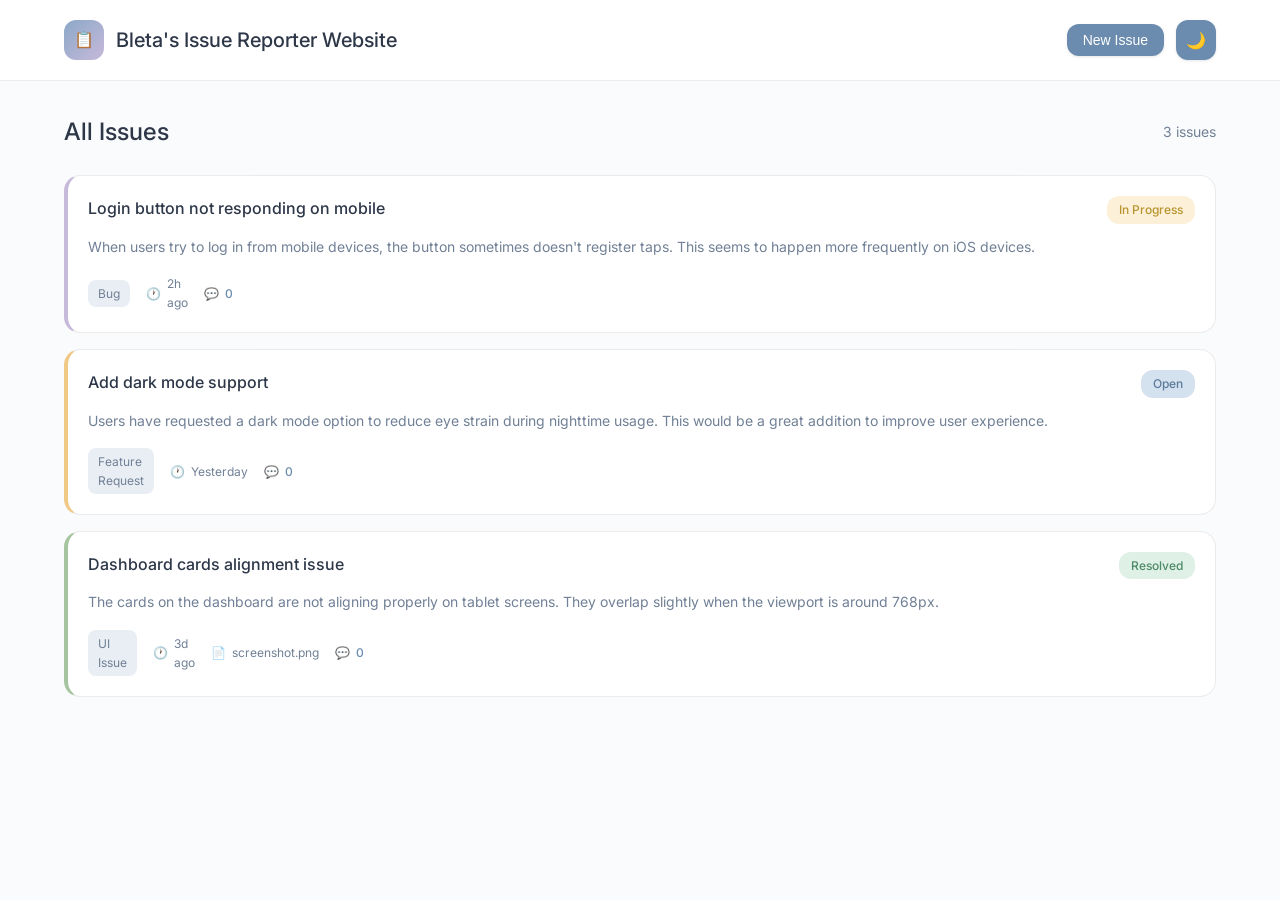
==== index.html @ 40bf7515 "v1" ====
<!DOCTYPE html>
<html lang="en">
<head>
    <meta charset="UTF-8">
    <meta name="viewport" content="width=device-width, initial-scale=1.0">
    <title>Bleta's Issue Reporter Website</title>
    <link href="https://fonts.googleapis.com/css2?family=Inter:wght@300;400;500;600;700&display=swap" rel="stylesheet">
    <link rel="stylesheet" href="styles.css">
</head>
<body>
    <!-- Header -->
    <header>
        <div class="container">
            <div class="header-content">
                <div class="header-left">
                    <div class="logo">📋</div>
                    <h1>Bleta's Issue Reporter Website</h1>
                </div>
                <div class="header-buttons">
                    <button class="btn-toggle" onclick="toggleForm()">
                        <span id="toggleText">New Issue</span>
                    </button>
                    <button class="btn-dark-mode" onclick="toggleDarkMode()" title="Toggle dark mode">
                        <span id="darkModeIcon">🌙</span>
                    </button>
                </div>
            </div>
        </div>
    </header>

    <!-- Main Content -->
    <main>
        <div class="container">
            <!-- Issue Submission Form -->
            <div class="form-card hidden" id="formCard">
                <h2>Submit an Issue</h2>
                <form id="issueForm" onsubmit="handleSubmit(event)">
                    <!-- Issue Title -->
                    <div class="form-group">
                        <label for="title">Issue Title</label>
                        <input 
                            type="text" 
                            id="title" 
                            placeholder="Brief description of the issue..."
                            required
                        >
                    </div>

                    <!-- Description -->
                    <div class="form-group">
                        <label for="description">Description</label>
                        <textarea 
                            id="description" 
                            placeholder="Provide more details about the issue..."
                            required
                        ></textarea>
                    </div>

                    <!-- Category and File Upload Row -->
                    <div class="form-row">
                        <!-- Category -->
                        <div class="form-group">
                            <label for="category">Category</label>
                            <select id="category">
                                <option value="Bug">Bug</option>
                                <option value="Feature Request">Feature Request</option>
                                <option value="UI Issue">UI Issue</option>
                                <option value="Other">Other</option>
                            </select>
                        </div>

                        <!-- File Upload -->
                        <div class="form-group">
                            <label for="file">Attachment <span class="optional">(optional)</span></label>
                            <div class="file-upload-wrapper">
                                <input type="file" id="file" onchange="handleFileChange(event)">
                                <label for="file" class="file-upload-label">
                                    <span>📎</span>
                                    <span id="fileLabel">Upload file</span>
                                </label>
                            </div>
                        </div>
                    </div>

                    <!-- Priority Selector -->
                    <div class="form-group">
                        <label>Priority</label>
                        <div class="priority-selector">
                            <button 
                                type="button" 
                                class="priority-btn low" 
                                onclick="setPriority('low')"
                            >
                                Low
                            </button>
                            <button 
                                type="button" 
                                class="priority-btn medium active" 
                                onclick="setPriority('medium')"
                            >
                                Medium
                            </button>
                            <button 
                                type="button" 
                                class="priority-btn high" 
                                onclick="setPriority('high')"
                            >
                                High
                            </button>
                        </div>
                    </div>

                    <!-- Submit Button -->
                    <button type="submit" class="btn-submit">
                        <span>✉️</span>
                        <span>Submit Issue</span>
                    </button>
                </form>
            </div>

            <!-- Issues List -->
            <div>
                <div class="issues-header">
                    <h2>All Issues</h2>
                    <span class="issue-count" id="issueCount">0 issues</span>
                </div>
                <div class="issues-list" id="issuesList">
                    <!-- Issues will be dynamically added here!! :D -->
                </div>
            </div>
        </div>
    </main>
    <script src="script.js"></script>
</body>
</html>
---- styles.css ----
/* Dizajni */
* {
            margin: 0;
            padding: 0;
            box-sizing: border-box;
        }

        :root {
            --background: #fafbfc;
            --foreground: #2d3748;
            --card: #ffffff;
            --card-foreground: #2d3748;
            --primary: #6b8cae;
            --primary-foreground: #ffffff;
            --muted: #e8eef3;
            --muted-foreground: #718096;
            --border: rgba(0, 0, 0, 0.08);
            --input-background: #f7f9fb;
            --radius: 0.75rem;
            
            --color-sage: #a7c4a0;
            --color-sage-light: #d6e8d4;
            --color-lavender: #c7b9da;
            --color-lavender-light: #e6e0f0;
            --color-blue-soft: #8ba8c7;
            --color-blue-light: #d4e1ef;
            --color-warning: #f0c987;
            --color-warning-light: #fcf0d8;
            --color-success: #9dc7b0;
            --color-success-light: #dff0e6;
        }

        body.dark-mode {
            --background: #1a1a1a;
            --foreground: #e0e0e0;
            --card: #2d2d2d;
            --card-foreground: #e0e0e0;
            --primary: #7a9ec5;
            --primary-foreground: #ffffff;
            --muted: #3a3a3a;
            --muted-foreground: #a0a0a0;
            --border: rgba(255, 255, 255, 0.1);
            --input-background: #333333;
            
            --color-sage: #7aa386;
            --color-sage-light: #1f3a1a;
            --color-lavender: #8b7ca3;
            --color-lavender-light: #2a1f3a;
            --color-blue-soft: #5a7a9a;
            --color-blue-light: #1a2a3a;
            --color-warning: #c5a850;
            --color-warning-light: #3a2f1a;
            --color-success: #6fa084;
            --color-success-light: #1a3a2a;
        }

        body {
            font-family: 'Inter', -apple-system, BlinkMacSystemFont, 'Segoe UI', 'Roboto', 'Oxygen', 'Ubuntu', 'Cantarell', sans-serif;
            background-color: var(--background);
            color: var(--foreground);
            line-height: 1.6;
            font-size: 16px;
        }

        .container {
            max-width: 1200px;
            margin: 0 auto;
            padding: 0 24px;
        }

        header {
            background-color: rgba(255, 255, 255, 0.95);
            border-bottom: 1px solid var(--border);
            position: sticky;
            top: 0;
            z-index: 100;
            backdrop-filter: blur(8px);
        }

        body.dark-mode header {
            background-color: rgba(45, 45, 45, 0.95);
        }

        .header-content {
            display: flex;
            align-items: center;
            justify-content: space-between;
            padding: 20px 0;
        }

        .header-left {
            display: flex;
            align-items: center;
            gap: 12px;
        }

        .header-buttons {
            display: flex;
            align-items: center;
            gap: 12px;
        }

        .logo {
            width: 40px;
            height: 40px;
            border-radius: 12px;
            background: linear-gradient(135deg, var(--color-blue-soft), var(--color-lavender));
            display: flex;
            align-items: center;
            justify-content: center;
            color: white;
            font-weight: 600;
        }

        h1 {
            font-size: 20px;
            font-weight: 500;
            color: var(--foreground);
        }

        .btn-toggle {
            padding: 8px 16px;
            border-radius: 12px;
            background-color: var(--primary);
            color: var(--primary-foreground);
            border: none;
            cursor: pointer;
            font-weight: 500;
            font-size: 14px;
            transition: opacity 0.2s;
            box-shadow: 0 1px 3px rgba(0, 0, 0, 0.1);
        }

        .btn-toggle:hover {
            opacity: 0.9;
        }

        .btn-dark-mode {
            padding: 8px 12px;
            border-radius: 12px;
            background-color: var(--primary);
            color: var(--primary-foreground);
            border: none;
            cursor: pointer;
            font-weight: 500;
            font-size: 16px;
            transition: opacity 0.2s;
            box-shadow: 0 1px 3px rgba(0, 0, 0, 0.1);
            display: flex;
            align-items: center;
            justify-content: center;
            width: 40px;
            height: 40px;
        }

        .btn-dark-mode:hover {
            opacity: 0.9;
        }

        main {
            padding: 32px 0;
        }

        .form-card {
            background-color: var(--card);
            border-radius: 24px;
            box-shadow: 0 1px 3px rgba(0, 0, 0, 0.05);
            border: 1px solid var(--border);
            padding: 32px;
            margin-bottom: 40px;
            transition: all 0.3s ease;
        }

        .form-card.hidden {
            display: none;
        }

        .form-card h2 {
            font-size: 24px;
            font-weight: 500;
            margin-bottom: 24px;
            color: var(--card-foreground);
        }

        .form-group {
            margin-bottom: 24px;
        }

        .form-row {
            display: grid;
            grid-template-columns: 1fr 1fr;
            gap: 24px;
        }

        label {
            display: block;
            font-weight: 500;
            margin-bottom: 8px;
            color: var(--card-foreground);
            font-size: 14px;
        }

        input[type="text"],
        textarea,
        select {
            width: 100%;
            padding: 12px 16px;
            border-radius: 12px;
            background-color: var(--input-background);
            border: 1px solid var(--border);
            font-family: inherit;
            font-size: 14px;
            transition: all 0.2s;
            color: var(--foreground);
        }

        input[type="text"]:focus,
        textarea:focus,
        select:focus {
            outline: none;
            border-color: var(--primary);
            box-shadow: 0 0 0 3px rgba(107, 140, 174, 0.1);
        }

        textarea {
            resize: vertical;
            min-height: 120px;
        }

        select {
            cursor: pointer;
        }

        .file-upload-wrapper {
            position: relative;
        }

        .file-upload-label {
            display: flex;
            align-items: center;
            justify-content: center;
            gap: 8px;
            padding: 12px 16px;
            border-radius: 12px;
            background-color: var(--input-background);
            border: 1px solid var(--border);
            cursor: pointer;
            transition: all 0.2s;
            color: var(--muted-foreground);
            font-size: 14px;
        }

        .file-upload-label:hover {
            border-color: var(--primary);
        }

        input[type="file"] {
            display: none;
        }

        .priority-selector {
            display: flex;
            gap: 8px;
        }

        .priority-btn {
            flex: 1;
            padding: 10px 16px;
            border-radius: 12px;
            border: 2px solid var(--border);
            background-color: white;
            color: var(--muted-foreground);
            cursor: pointer;
            font-weight: 500;
            font-size: 14px;
            transition: all 0.2s;
        }

        .priority-btn:hover {
            border-color: var(--primary);
        }

        .priority-btn.active {
            color: white;
            border-color: transparent;
            box-shadow: 0 1px 3px rgba(0, 0, 0, 0.1);
        }

        .priority-btn.low.active {
            background-color: var(--color-sage);
        }

        .priority-btn.medium.active {
            background-color: var(--color-warning);
        }

        .priority-btn.high.active {
            background-color: var(--color-lavender);
        }

        .btn-submit {
            width: 100%;
            display: flex;
            align-items: center;
            justify-content: center;
            gap: 8px;
            padding: 14px 24px;
            background-color: var(--primary);
            color: var(--primary-foreground);
            border: none;
            border-radius: 12px;
            font-weight: 500;
            font-size: 14px;
            cursor: pointer;
            transition: all 0.2s;
            box-shadow: 0 1px 3px rgba(0, 0, 0, 0.1);
        }

        .btn-submit:hover {
            opacity: 0.9;
        }

        .issues-header {
            display: flex;
            align-items: center;
            justify-content: space-between;
            margin-bottom: 24px;
        }

        .issues-header h2 {
            font-size: 24px;
            font-weight: 500;
            color: var(--foreground);
        }

        .issue-count {
            font-size: 14px;
            color: var(--muted-foreground);
        }

        .issues-list {
            display: flex;
            flex-direction: column;
            gap: 16px;
        }

        .issue-card {
            background-color: var(--card);
            border-radius: 16px;
            padding: 20px;
            border: 1px solid var(--border);
            border-left: 4px solid;
            transition: all 0.2s;
        }

        .issue-card.expanded {
            box-shadow: 0 4px 12px rgba(0, 0, 0, 0.08);
        }

        .issue-card:hover {
            box-shadow: 0 4px 12px rgba(0, 0, 0, 0.08);
        }

        .issue-main {
            display: flex;
            flex-direction: column;
        }

        .issue-card.low {
            border-left-color: var(--color-sage);
        }

        .issue-card.medium {
            border-left-color: var(--color-warning);
        }

        .issue-card.high {
            border-left-color: var(--color-lavender);
        }

        .issue-header {
            display: flex;
            align-items: flex-start;
            justify-content: space-between;
            gap: 16px;
            margin-bottom: 12px;
        }

        .issue-title {
            flex: 1;
            font-size: 16px;
            font-weight: 500;
            color: var(--card-foreground);
        }

        .status-badge {
            display: inline-flex;
            align-items: center;
            padding: 4px 12px;
            border-radius: 12px;
            font-size: 12px;
            font-weight: 500;
            white-space: nowrap;
        }

        .status-badge.open {
            background-color: var(--color-blue-light);
            color: #5a7a9a;
        }

        .status-badge.in-progress {
            background-color: var(--color-warning-light);
            color: #b8942e;
        }

        .status-badge.resolved {
            background-color: var(--color-success-light);
            color: #4d8a66;
        }

        .issue-description {
            color: var(--muted-foreground);
            font-size: 14px;
            margin-bottom: 16px;
            display: -webkit-box;
            -webkit-line-clamp: 2;
            line-clamp: 2;
            -webkit-box-orient: vertical;
            overflow: hidden;
        }

        .issue-footer {
            display: flex;
            align-items: center;
            justify-content: space-between;
        }

        .issue-meta {
            display: flex;
            align-items: center;
            gap: 16px;
            font-size: 12px;
            color: var(--muted-foreground);
        }

        .meta-tag {
            padding: 4px 10px;
            background-color: var(--muted);
            border-radius: 8px;
        }

        .meta-item {
            display: flex;
            align-items: center;
            gap: 6px;
        }

        .status-dropdown {
            font-size: 12px;
            padding: 4px 8px;
            border-radius: 8px;
            border: 1px solid var(--border);
            background-color: var(--card);
            color: var(--muted-foreground);
            cursor: pointer;
            transition: all 0.2s;
            opacity: 0;
        }

        .issue-card:hover .status-dropdown {
            opacity: 1;
        }

        .status-dropdown:hover {
            border-color: var(--primary);
        }

        /* Comments Section Styles */
        .comments-section {
            margin-top: 24px;
            padding-top: 20px;
            border-top: 1px solid var(--border);
        }

        .comments-header {
            margin-bottom: 16px;
        }

        .comments-header h4 {
            font-size: 14px;
            font-weight: 600;
            color: var(--card-foreground);
            display: flex;
            align-items: center;
            gap: 8px;
        }

        .comment-count {
            display: inline-flex;
            align-items: center;
            justify-content: center;
            width: 24px;
            height: 24px;
            background-color: var(--muted);
            border-radius: 6px;
            font-size: 12px;
            font-weight: 600;
            color: var(--muted-foreground);
        }

        .comments-list {
            display: flex;
            flex-direction: column;
            gap: 12px;
            margin-bottom: 16px;
            max-height: 300px;
            overflow-y: auto;
        }

        .no-comments {
            font-size: 13px;
            color: var(--muted-foreground);
            font-style: italic;
            padding: 12px 0;
        }

        .comment {
            padding: 12px;
            background-color: var(--input-background);
            border-radius: 12px;
            border: 1px solid var(--border);
        }

        .comment-header {
            display: flex;
            justify-content: space-between;
            align-items: center;
            margin-bottom: 8px;
        }

        .comment-time {
            font-size: 12px;
            color: var(--muted-foreground);
        }

        .btn-delete-comment {
            background: none;
            border: none;
            color: var(--muted-foreground);
            cursor: pointer;
            font-size: 14px;
            padding: 4px;
            transition: all 0.2s;
            display: flex;
            align-items: center;
            justify-content: center;
            width: 20px;
            height: 20px;
        }

        .btn-delete-comment:hover {
            color: #d32f2f;
            background-color: rgba(211, 47, 47, 0.1);
            border-radius: 4px;
        }

        .comment-text {
            font-size: 13px;
            color: var(--card-foreground);
            line-height: 1.5;
            word-break: break-word;
        }

        .comment-form {
            display: flex;
            gap: 8px;
        }

        .comment-input {
            flex: 1;
            padding: 10px 12px;
            border-radius: 12px;
            background-color: var(--input-background);
            border: 1px solid var(--border);
            font-family: inherit;
            font-size: 13px;
            transition: all 0.2s;
            color: var(--foreground);
        }

        .comment-input:focus {
            outline: none;
            border-color: var(--primary);
            box-shadow: 0 0 0 3px rgba(107, 140, 174, 0.1);
        }

        .btn-comment {
            display: flex;
            align-items: center;
            gap: 6px;
            padding: 10px 14px;
            background-color: var(--primary);
            color: var(--primary-foreground);
            border: none;
            border-radius: 12px;
            font-weight: 500;
            font-size: 13px;
            cursor: pointer;
            transition: all 0.2s;
            white-space: nowrap;
        }

        .btn-comment:hover {
            opacity: 0.9;
        }

        .comment-indicator {
            font-weight: 500;
            color: var(--primary);
        }

        .empty-state {
            background-color: var(--card);
            border-radius: 16px;
            border: 1px solid var(--border);
            padding: 48px;
            text-align: center;
        }

        .empty-icon {
            width: 64px;
            height: 64px;
            margin: 0 auto 16px;
            border-radius: 50%;
            background-color: var(--muted);
            display: flex;
            align-items: center;
            justify-content: center;
            color: var(--muted-foreground);
        }

        .empty-state h3 {
            font-size: 18px;
            font-weight: 500;
            margin-bottom: 8px;
            color: var(--card-foreground);
        }

        .empty-state p {
            font-size: 14px;
            color: var(--muted-foreground);
        }

        .optional {
            color: var(--muted-foreground);
            font-weight: 400;
        }

        .icon {
            display: inline-block;
            width: 16px;
            height: 16px;
        }

        @media (max-width: 768px) {
            .form-row {
                grid-template-columns: 1fr;
            }

            .priority-selector {
                flex-direction: column;
            }

            .header-content {
                flex-direction: column;
                gap: 16px;
                align-items: flex-start;
            }

            .header-buttons {
                width: 100%;
            }

            .btn-toggle {
                flex: 1;
            }
        }
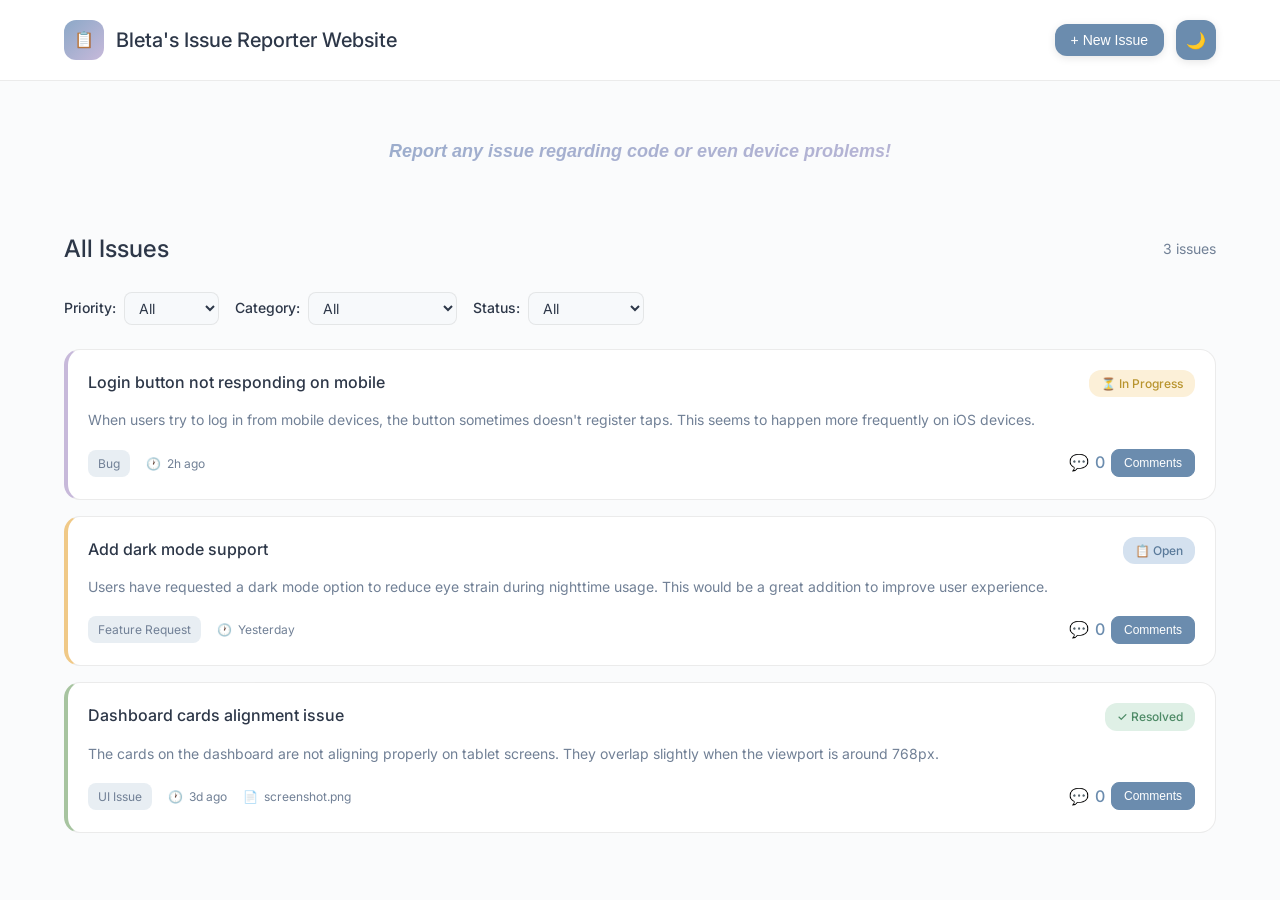
==== commit 3fef161a: "v2" ====
--- a/index.html
+++ b/index.html
@@ -1,3 +1,5 @@
+<!-- Welcome to my code! Feel free to explore through and maybe suggest any changes I should make.-->
+
 <!DOCTYPE html>
 <html lang="en">
 <head>
@@ -18,7 +20,7 @@
                 </div>
                 <div class="header-buttons">
                     <button class="btn-toggle" onclick="toggleForm()">
-                        <span id="toggleText">New Issue</span>
+                        <span id="toggleText"> + New Issue</span>
                     </button>
                     <button class="btn-dark-mode" onclick="toggleDarkMode()" title="Toggle dark mode">
                         <span id="darkModeIcon">🌙</span>
@@ -31,6 +33,10 @@
     <!-- Main Content -->
     <main>
         <div class="container">
+            <div class="hero-section">
+                <p class="hero-text">Report any issue regarding code or even device problems!</p>
+            </div>
+
             <!-- Issue Submission Form -->
             <div class="form-card hidden" id="formCard">
                 <h2>Submit an Issue</h2>
@@ -124,6 +130,39 @@
                     <h2>All Issues</h2>
                     <span class="issue-count" id="issueCount">0 issues</span>
                 </div>
+
+                <!-- Filters -->
+                <div class="filters-section">
+                    <div class="filter-group">
+                        <label for="filterPriority">Priority:</label>
+                        <select id="filterPriority" onchange="applyFilters()">
+                            <option value="">All</option>
+                            <option value="low">Low</option>
+                            <option value="medium">Medium</option>
+                            <option value="high">High</option>
+                        </select>
+                    </div>
+                    <div class="filter-group">
+                        <label for="filterCategory">Category:</label>
+                        <select id="filterCategory" onchange="applyFilters()">
+                            <option value="">All</option>
+                            <option value="Bug">Bug</option>
+                            <option value="Feature Request">Feature Request</option>
+                            <option value="UI Issue">UI Issue</option>
+                            <option value="Other">Other</option>
+                        </select>
+                    </div>
+                    <div class="filter-group">
+                        <label for="filterStatus">Status:</label>
+                        <select id="filterStatus" onchange="applyFilters()">
+                            <option value="">All</option>
+                            <option value="open">Open</option>
+                            <option value="in-progress">In Progress</option>
+                            <option value="resolved">Resolved</option>
+                        </select>
+                    </div>
+                </div>
+
                 <div class="issues-list" id="issuesList">
                     <!-- Issues will be dynamically added here!! :D -->
                 </div>
--- a/styles.css
+++ b/styles.css
@@ -127,12 +127,14 @@
             cursor: pointer;
             font-weight: 500;
             font-size: 14px;
-            transition: opacity 0.2s;
-            box-shadow: 0 1px 3px rgba(0, 0, 0, 0.1);
+            transition: all 0.3s cubic-bezier(0.4, 0, 0.2, 1);
+            box-shadow: 0 2px 8px rgba(0, 0, 0, 0.1);
         }
 
         .btn-toggle:hover {
-            opacity: 0.9;
+            opacity: 0.95;
+            box-shadow: 0 4px 16px rgba(0, 0, 0, 0.15);
+            transform: translateY(-1px);
         }
 
         .btn-dark-mode {
@@ -144,8 +146,8 @@
             cursor: pointer;
             font-weight: 500;
             font-size: 16px;
-            transition: opacity 0.2s;
-            box-shadow: 0 1px 3px rgba(0, 0, 0, 0.1);
+            transition: all 0.3s cubic-bezier(0.4, 0, 0.2, 1);
+            box-shadow: 0 2px 8px rgba(0, 0, 0, 0.1);
             display: flex;
             align-items: center;
             justify-content: center;
@@ -154,11 +156,34 @@
         }
 
         .btn-dark-mode:hover {
+            opacity: 0.95;
+            box-shadow: 0 4px 16px rgba(0, 0, 0, 0.15);
+            transform: translateY(-1px);
+        }
+
+        .btn-dark-mode:hover {
             opacity: 0.9;
         }
 
         main {
             padding: 32px 0;
+        }
+
+        .hero-section {
+            text-align: center;
+            margin-bottom: 40px;
+            padding: 24px 0;
+        }
+
+        .hero-text {
+            font-size: 18px;
+            font-weight: 600;
+            background: linear-gradient(135deg, var(--color-blue-soft), var(--color-lavender));
+            -webkit-background-clip: text;
+            -webkit-text-fill-color: transparent;
+            background-clip: text;
+            line-height: 1.6;
+            font-style: italic;
         }
 
         .form-card {
@@ -168,11 +193,17 @@
             border: 1px solid var(--border);
             padding: 32px;
             margin-bottom: 40px;
-            transition: all 0.3s ease;
+            transition: all 0.4s cubic-bezier(0.4, 0, 0.2, 1);
+            max-height: 2000px;
+            opacity: 1;
         }
 
         .form-card.hidden {
             display: none;
+            max-height: 0;
+            opacity: 0;
+            margin-bottom: 0;
+            padding: 0 32px;
         }
 
         .form-card h2 {
@@ -338,6 +369,48 @@
             color: var(--muted-foreground);
         }
 
+        .filters-section {
+            display: flex;
+            gap: 16px;
+            margin-bottom: 24px;
+            flex-wrap: wrap;
+            align-items: center;
+        }
+
+        .filter-group {
+            display: flex;
+            align-items: center;
+            gap: 8px;
+        }
+
+        .filter-group label {
+            display: inline;
+            font-size: 14px;
+            font-weight: 500;
+            color: var(--foreground);
+            margin: 0;
+        }
+
+        .filter-group select {
+            padding: 6px 10px;
+            border-radius: 8px;
+            border: 1px solid var(--border);
+            background-color: var(--input-background);
+            color: var(--foreground);
+            font-size: 14px;
+            cursor: pointer;
+            transition: all 0.2s;
+        }
+
+        .filter-group select:hover {
+            border-color: var(--primary);
+        }
+
+        .filter-group select:focus {
+            outline: none;
+            border-color: var(--primary);
+        }
+
         .issues-list {
             display: flex;
             flex-direction: column;
@@ -350,15 +423,16 @@
             padding: 20px;
             border: 1px solid var(--border);
             border-left: 4px solid;
-            transition: all 0.2s;
+            transition: all 0.3s cubic-bezier(0.4, 0, 0.2, 1);
         }
 
         .issue-card.expanded {
-            box-shadow: 0 4px 12px rgba(0, 0, 0, 0.08);
+            box-shadow: 0 8px 24px rgba(0, 0, 0, 0.12);
         }
 
         .issue-card:hover {
-            box-shadow: 0 4px 12px rgba(0, 0, 0, 0.08);
+            box-shadow: 0 8px 24px rgba(0, 0, 0, 0.12);
+            transform: translateY(-2px);
         }
 
         .issue-main {
@@ -455,9 +529,15 @@
             gap: 6px;
         }
 
+        .issue-controls {
+            display: flex;
+            align-items: center;
+            gap: 8px;
+        }
+
         .status-dropdown {
             font-size: 12px;
-            padding: 4px 8px;
+            padding: 6px 10px;
             border-radius: 8px;
             border: 1px solid var(--border);
             background-color: var(--card);
@@ -473,6 +553,22 @@
 
         .status-dropdown:hover {
             border-color: var(--primary);
+        }
+
+        .btn-toggle-comments {
+            font-size: 12px;
+            padding: 6px 12px;
+            border-radius: 8px;
+            background-color: var(--primary);
+            color: var(--primary-foreground);
+            border: 1px solid var(--primary);
+            cursor: pointer;
+            transition: all 0.2s;
+            font-weight: 500;
+        }
+
+        .btn-toggle-comments:hover {
+            opacity: 0.9;
         }
 
         /* Comments Section Styles */
@@ -480,6 +576,20 @@
             margin-top: 24px;
             padding-top: 20px;
             border-top: 1px solid var(--border);
+            animation: slideDown 0.3s cubic-bezier(0.4, 0, 0.2, 1);
+        }
+
+        @keyframes slideDown {
+            from {
+                opacity: 0;
+                max-height: 0;
+                overflow: hidden;
+            }
+            to {
+                opacity: 1;
+                max-height: 1000px;
+                overflow: visible;
+            }
         }
 
         .comments-header {
@@ -606,17 +716,97 @@
             font-weight: 500;
             font-size: 13px;
             cursor: pointer;
-            transition: all 0.2s;
+            transition: all 0.3s cubic-bezier(0.4, 0, 0.2, 1);
             white-space: nowrap;
+            box-shadow: 0 2px 6px rgba(0, 0, 0, 0.1);
         }
 
         .btn-comment:hover {
-            opacity: 0.9;
+            opacity: 0.95;
+            box-shadow: 0 4px 12px rgba(0, 0, 0, 0.15);
+            transform: translateY(-1px);
+        }
+
+        .btn-reply {
+            display: inline-block;
+            padding: 6px 10px;
+            background-color: transparent;
+            color: var(--primary);
+            border: 1px solid var(--primary);
+            border-radius: 8px;
+            font-size: 12px;
+            font-weight: 500;
+            cursor: pointer;
+            transition: all 0.3s cubic-bezier(0.4, 0, 0.2, 1);
+            margin-top: 8px;
+        }
+
+        .btn-reply:hover {
+            background-color: var(--primary);
+            color: var(--primary-foreground);
+            box-shadow: 0 2px 6px rgba(0, 0, 0, 0.1);
+        }
+
+        .replies-section {
+            margin-top: 12px;
+            padding-left: 16px;
+            border-left: 2px solid var(--muted);
+        }
+
+        .reply {
+            margin-bottom: 12px;
+            padding: 8px 12px;
+            background-color: rgba(107, 140, 174, 0.05);
+            border-radius: 8px;
+        }
+
+        .reply-header {
+            display: flex;
+            justify-content: space-between;
+            align-items: center;
+            margin-bottom: 4px;
+        }
+
+        .reply-time {
+            font-size: 12px;
+            color: var(--muted-foreground);
+        }
+
+        .reply-text {
+            font-size: 13px;
+            color: var(--card-foreground);
+            margin: 0;
+        }
+
+        .reply-form {
+            display: flex;
+            gap: 8px;
+            margin-top: 12px;
+            padding: 8px 0;
+        }
+
+        .reply-input {
+            flex: 1;
+            padding: 8px 12px;
+            border: 1px solid var(--border);
+            border-radius: 8px;
+            background-color: var(--input-background);
+            color: var(--foreground);
+            font-size: 13px;
+            transition: all 0.2s;
+        }
+
+        .reply-input:focus {
+            outline: none;
+            border-color: var(--primary);
         }
 
         .comment-indicator {
             font-weight: 500;
             color: var(--primary);
+            display: flex;
+            align-items: center;
+            gap: 6px;
         }
 
         .empty-state {
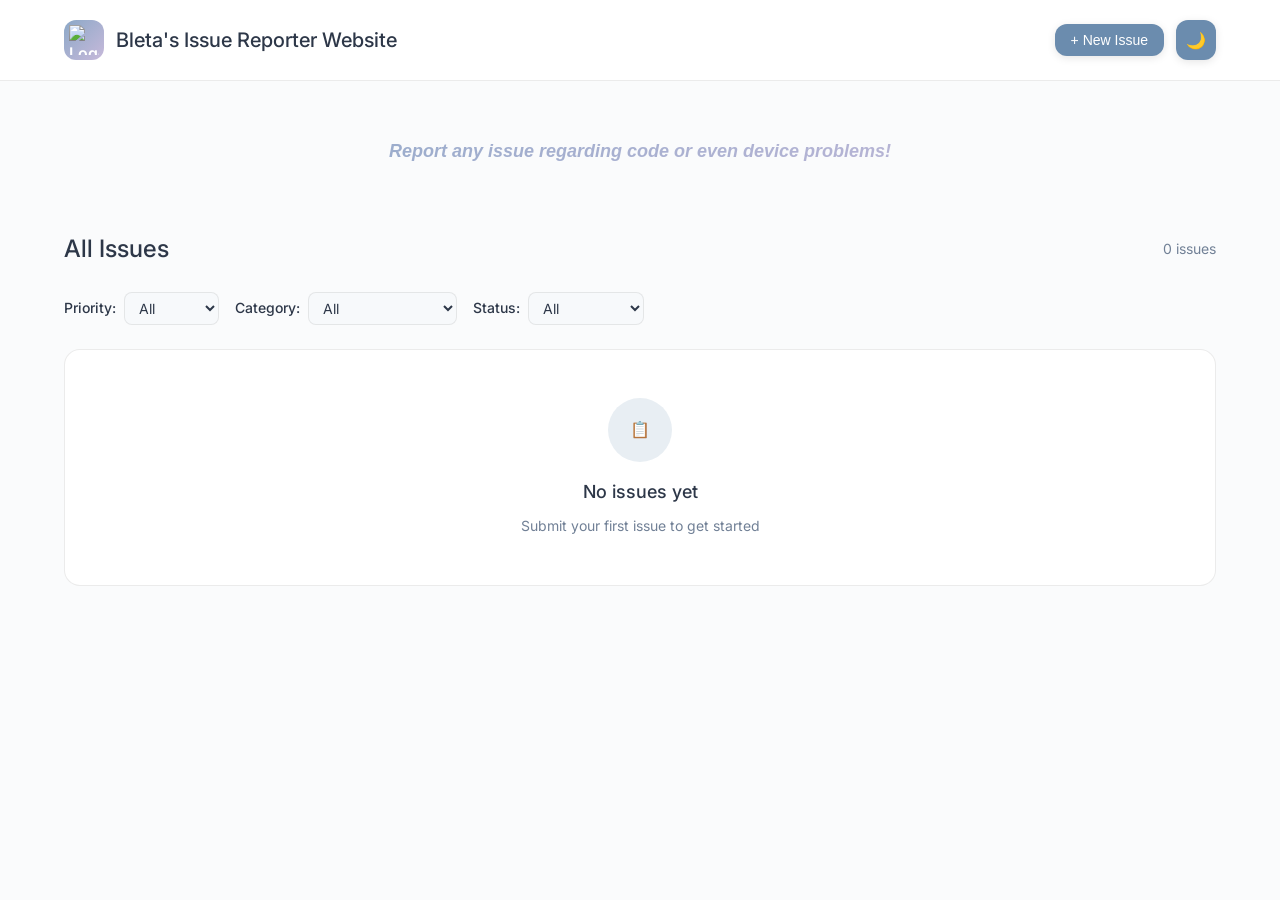
==== commit 078fb643: "v3" ====
--- a/index.html
+++ b/index.html
@@ -15,7 +15,9 @@
         <div class="container">
             <div class="header-content">
                 <div class="header-left">
-                    <div class="logo">📋</div>
+                    <div class="logo">
+                        <img src="https://png.pngtree.com/png-clipart/20250307/original/pngtree-dog-wearing-glasses-and-looking-smart-png-image_20595001.png" height = "30px" width = "30px" alt="Logo">
+                    </div>
                     <h1>Bleta's Issue Reporter Website</h1>
                 </div>
                 <div class="header-buttons">
--- a/styles.css
+++ b/styles.css
@@ -326,7 +326,7 @@
         }
 
         .priority-btn.high.active {
-            background-color: var(--color-lavender);
+            background-color: #e63946;
         }
 
         .btn-submit {
@@ -449,7 +449,7 @@
         }
 
         .issue-card.high {
-            border-left-color: var(--color-lavender);
+            border-left-color: #e63946;
         }
 
         .issue-header {
@@ -571,7 +571,6 @@
             opacity: 0.9;
         }
 
-        /* Comments Section Styles */
         .comments-section {
             margin-top: 24px;
             padding-top: 20px;
@@ -747,6 +746,26 @@
             box-shadow: 0 2px 6px rgba(0, 0, 0, 0.1);
         }
 
+        .btn-delete-issue {
+            display: inline-flex;
+            align-items: center;
+            gap: 4px;
+            padding: 6px 12px;
+            background-color: #e63946;
+            color: white;
+            border: none;
+            border-radius: 8px;
+            font-size: 12px;
+            font-weight: 500;
+            cursor: pointer;
+            transition: all 0.2s;
+        }
+
+        .btn-delete-issue:hover {
+            background-color: #d62828;
+            box-shadow: 0 2px 6px rgba(230, 57, 70, 0.3);
+        }
+
         .replies-section {
             margin-top: 12px;
             padding-left: 16px;
@@ -852,6 +871,111 @@
             height: 16px;
         }
 
+        .file-item {
+            cursor: pointer;
+        }
+
+        .file-link {
+            color: var(--primary);
+            text-decoration: underline;
+            transition: all 0.2s;
+        }
+
+        .file-item:hover .file-link {
+            opacity: 0.8;
+        }
+
+        .file-modal {
+            position: fixed;
+            top: 0;
+            left: 0;
+            right: 0;
+            bottom: 0;
+            background-color: rgba(0, 0, 0, 0.6);
+            display: flex;
+            align-items: center;
+            justify-content: center;
+            z-index: 1000;
+            padding: 20px;
+        }
+
+        .file-modal-content {
+            background-color: var(--card);
+            border-radius: 16px;
+            max-width: 800px;
+            max-height: 80vh;
+            width: 100%;
+            display: flex;
+            flex-direction: column;
+            box-shadow: 0 20px 60px rgba(0, 0, 0, 0.3);
+        }
+
+        .file-modal-header {
+            display: flex;
+            align-items: center;
+            justify-content: space-between;
+            padding: 20px;
+            border-bottom: 1px solid var(--border);
+        }
+
+        .file-modal-header h3 {
+            margin: 0;
+            color: var(--card-foreground);
+            font-size: 18px;
+            word-break: break-all;
+        }
+
+        .file-modal-close {
+            background: none;
+            border: none;
+            font-size: 24px;
+            color: var(--muted-foreground);
+            cursor: pointer;
+            padding: 0;
+            width: 32px;
+            height: 32px;
+            display: flex;
+            align-items: center;
+            justify-content: center;
+            transition: all 0.2s;
+            flex-shrink: 0;
+            margin-left: 10px;
+        }
+
+        .file-modal-close:hover {
+            color: var(--foreground);
+            background-color: var(--muted);
+            border-radius: 8px;
+        }
+
+        .file-modal-body {
+            flex: 1;
+            overflow: auto;
+            padding: 20px;
+            display: flex;
+            align-items: center;
+            justify-content: center;
+        }
+
+        .file-modal-image {
+            max-width: 100%;
+            max-height: 100%;
+            border-radius: 12px;
+        }
+
+        .file-modal-pdf {
+            width: 100%;
+            height: 100%;
+            border: none;
+            border-radius: 12px;
+        }
+
+        .file-not-viewable {
+            color: var(--muted-foreground);
+            font-size: 16px;
+            text-align: center;
+        }
+
         @media (max-width: 768px) {
             .form-row {
                 grid-template-columns: 1fr;
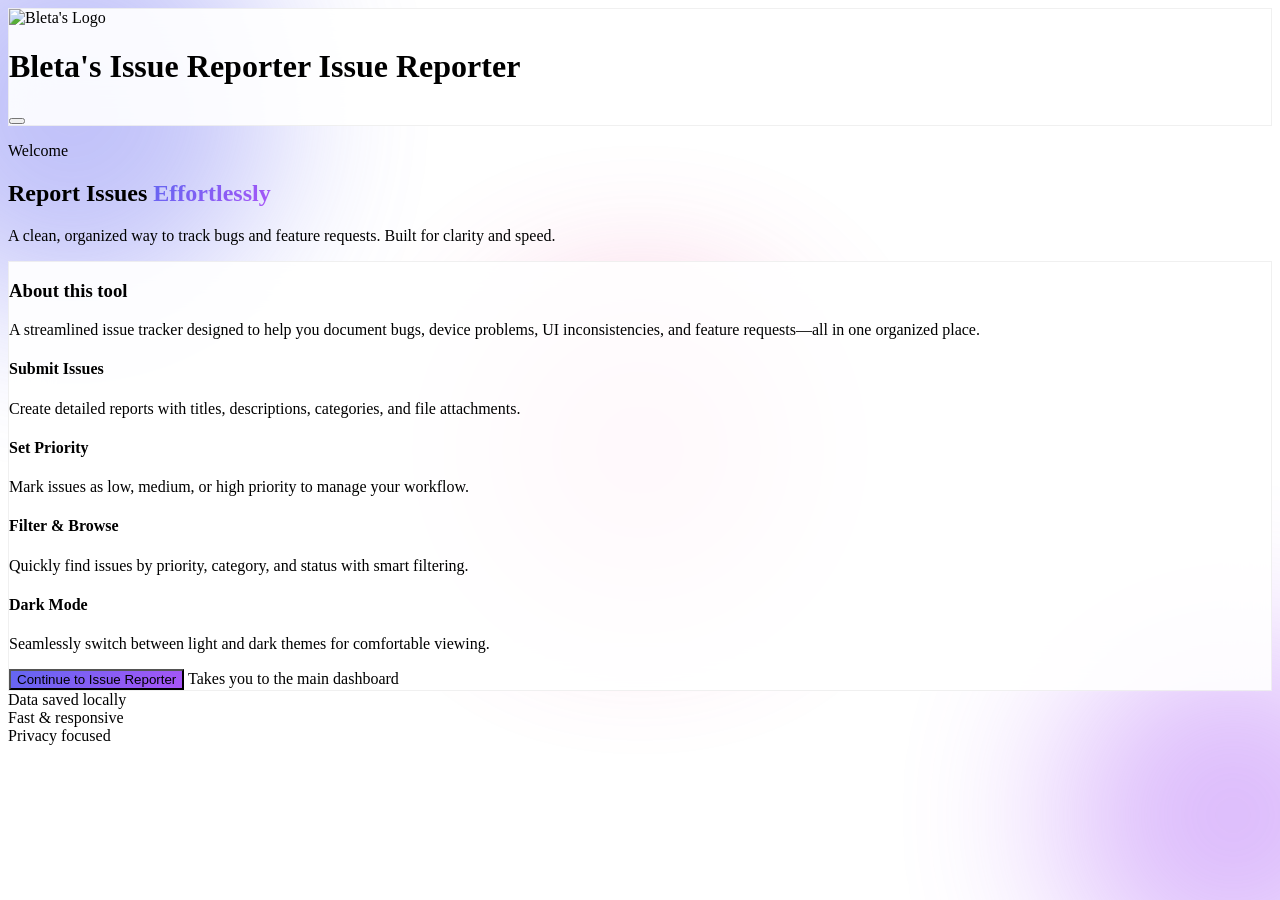
==== commit cc393431: "added introductory page" ====
--- a/index.html
+++ b/index.html
@@ -6,6 +6,25 @@
     <meta charset="UTF-8">
     <meta name="viewport" content="width=device-width, initial-scale=1.0">
     <title>Bleta's Issue Reporter Website</title>
+    <script>
+        (function () {
+            const INTRO_SEEN_KEY = 'bzz_seen_intro';
+            try {
+                const params = new URLSearchParams(window.location.search);
+                const fromIntro = params.get('fromIntro') === '1';
+                const skipIntro = params.get('skipIntro') === '1';
+
+                if (fromIntro || skipIntro) return;
+
+                const seenIntro = localStorage.getItem(INTRO_SEEN_KEY) === 'true';
+                if (!seenIntro) {
+                    window.location.replace('intro.html');
+                }
+            } catch (e) {
+                // If localStorage is blocked/unavailable, do not redirect.
+            }
+        })();
+    </script>
     <link href="https://fonts.googleapis.com/css2?family=Inter:wght@300;400;500;600;700&display=swap" rel="stylesheet">
     <link rel="stylesheet" href="styles.css">
 </head>
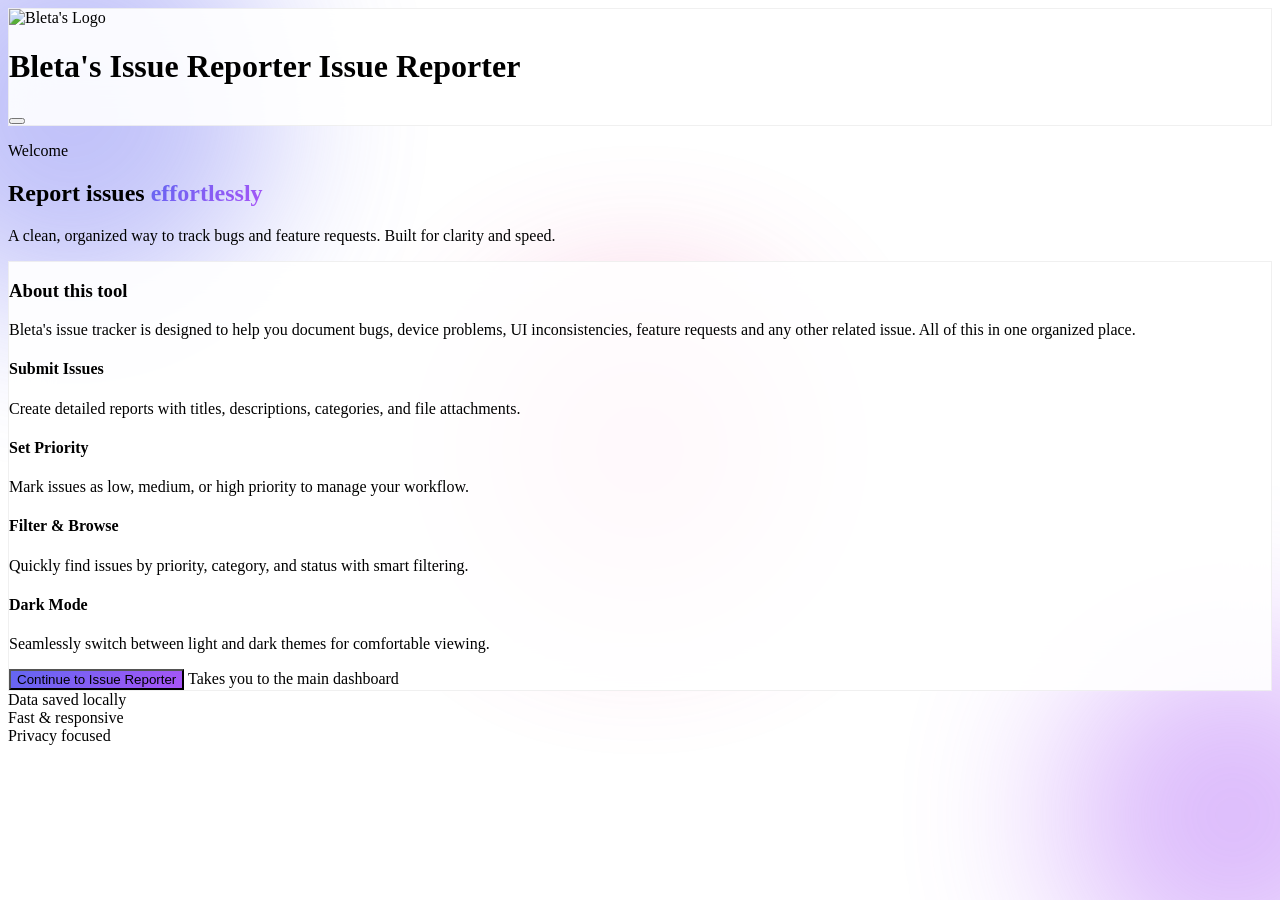
==== commit 3ec98efe: "TBC" ====
--- a/index.html
+++ b/index.html
@@ -5,7 +5,7 @@
 <head>
     <meta charset="UTF-8">
     <meta name="viewport" content="width=device-width, initial-scale=1.0">
-    <title>Bleta's Issue Reporter Website</title>
+    <title> All issues | Bleta's Issue Reporter</title>
     <script>
         (function () {
             const INTRO_SEEN_KEY = 'bzz_seen_intro';
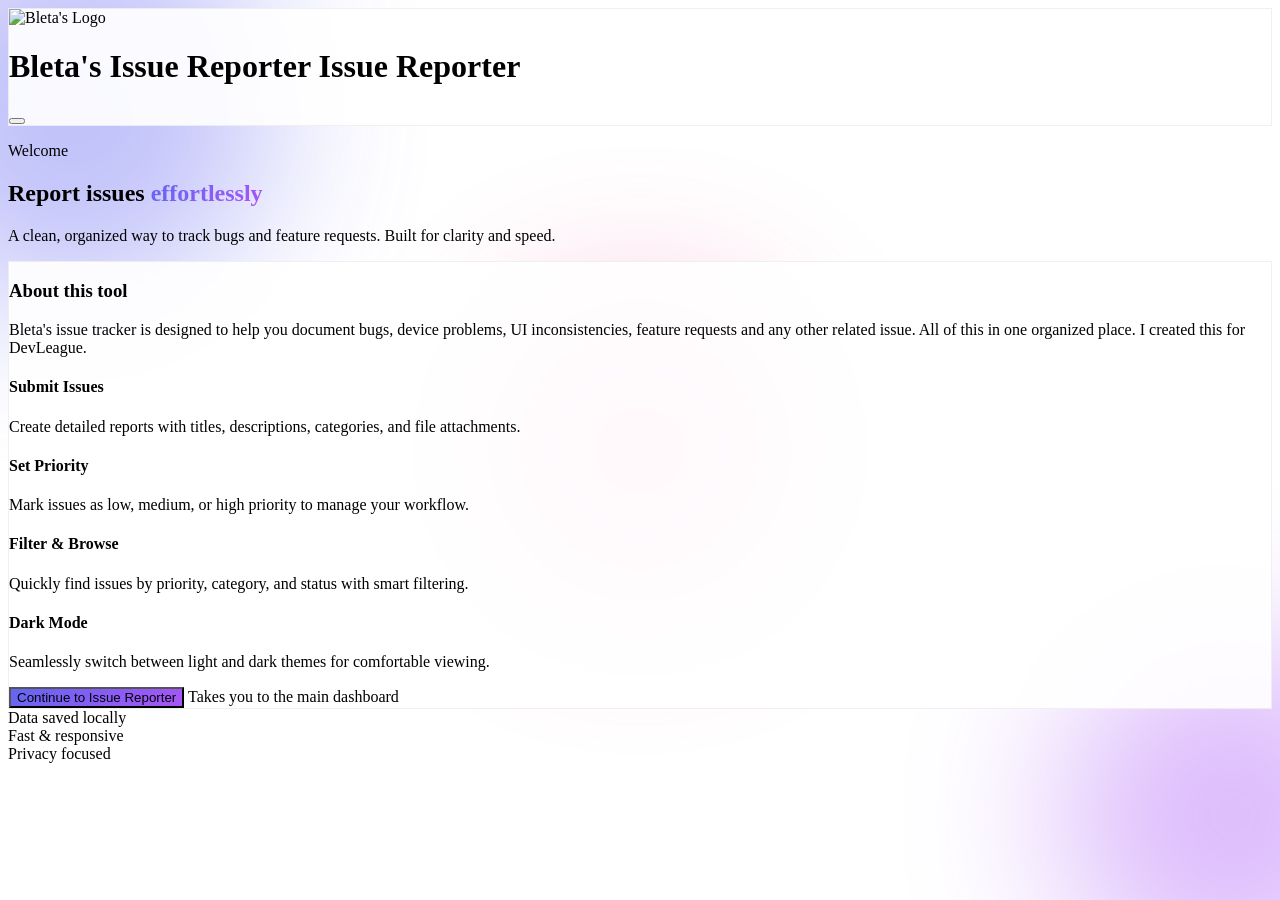
==== commit 586efa64: "v4" ====
--- a/index.html
+++ b/index.html
@@ -5,7 +5,7 @@
 <head>
     <meta charset="UTF-8">
     <meta name="viewport" content="width=device-width, initial-scale=1.0">
-    <title> All issues | Bleta's Issue Reporter</title>
+    <title>Home | Bleta's Issue Reporter</title>
     <script>
         (function () {
             const INTRO_SEEN_KEY = 'bzz_seen_intro';
@@ -21,74 +21,141 @@
                     window.location.replace('intro.html');
                 }
             } catch (e) {
-                // If localStorage is blocked/unavailable, do not redirect.
+                // if localStorage is blocked/unavailable, do not redirect.
             }
         })();
     </script>
     <link href="https://fonts.googleapis.com/css2?family=Inter:wght@300;400;500;600;700&display=swap" rel="stylesheet">
+    <script src="https://cdn.tailwindcss.com"></script>
+    <script src="https://unpkg.com/lucide@latest"></script>
+    <script>
+        tailwind.config = {
+            darkMode: 'class',
+            theme: {
+                extend: {
+                    fontFamily: {
+                        sans: ['Inter', 'system-ui', 'sans-serif'],
+                    },
+                    animation: {
+                        'fade-in': 'fadeIn 0.6s ease-out',
+                        'slide-up': 'slideUp 0.5s ease-out',
+                        'pulse-soft': 'pulseSoft 2s infinite',
+                    },
+                    keyframes: {
+                        fadeIn: {
+                            '0%': { opacity: '0' },
+                            '100%': { opacity: '1' },
+                        },
+                        slideUp: {
+                            '0%': { opacity: '0', transform: 'translateY(20px)' },
+                            '100%': { opacity: '1', transform: 'translateY(0)' },
+                        },
+                        pulseSoft: {
+                            '0%, 100%': { opacity: '1' },
+                            '50%': { opacity: '0.7' },
+                        },
+                    },
+                },
+            },
+        }
+    </script>
     <link rel="stylesheet" href="styles.css">
 </head>
-<body>
-    <!-- Header -->
-    <header>
-        <div class="container">
-            <div class="header-content">
-                <div class="header-left">
-                    <div class="logo">
-                        <img src="https://png.pngtree.com/png-clipart/20250307/original/pngtree-dog-wearing-glasses-and-looking-smart-png-image_20595001.png" height = "30px" width = "30px" alt="Logo">
-                    </div>
-                    <h1>Bleta's Issue Reporter Website</h1>
-                </div>
-                <div class="header-buttons">
-                    <button class="btn-toggle" onclick="toggleForm()">
-                        <span id="toggleText"> + New Issue</span>
+<body class="min-h-screen bg-gray-50 text-gray-900 dark:bg-gray-950 dark:text-gray-100 transition-colors duration-300">
+    <!-- ambient bg -->
+    <div class="blob blob-1"></div>
+    <div class="blob blob-2"></div>
+    <div class="blob blob-3"></div>
+
+    <!-- header -->
+    <header class="sticky top-0 z-50">
+        <div class="mx-auto max-w-7xl px-4 sm:px-6 lg:px-8">
+            <div class="mt-4 glass-card rounded-2xl px-6 py-4 animate-fade-in">
+                <div class="flex items-center justify-between">
+                    <div class="flex items-center gap-4">
+                        <div class="relative group">
+                            <div class="absolute inset-0 bg-gradient-to-r from-indigo-500 to-purple-500 rounded-xl blur opacity-40 group-hover:opacity-60 transition-opacity"></div>
+                            <img src="https://png.pngtree.com/png-clipart/20250307/original/pngtree-dog-wearing-glasses-and-looking-smart-png-image_20595001.png" 
+                                 alt="Bleta's Logo" 
+                                 class="relative w-10 h-10 rounded-xl object-cover border-2 border-white/20">
+                        </div>
+                        <h1 class="text-lg font-semibold tracking-tight">
+                            <span class="hidden sm:inline">Bleta's Issue Reporter</span>
+                            <span class="sm:hidden">Issue Reporter</span>
+                        </h1>
+                    </div>
+                    <div class="flex items-center gap-2">
+                        <button onclick="toggleForm()" 
+                                class="btn-primary px-4 py-2.5 rounded-xl text-white font-medium flex items-center gap-2 text-sm">
+                            <i data-lucide="plus" class="w-4 h-4"></i>
+                            <span id="toggleText">New Issue</span>
+                        </button>
+                        <button onclick="toggleDarkMode()" 
+                                class="p-2.5 rounded-xl bg-gray-100 dark:bg-gray-800 hover:bg-gray-200 dark:hover:bg-gray-700 transition-all duration-200"
+                                aria-label="Toggle dark mode">
+                            <i data-lucide="moon" class="w-5 h-5 hidden dark:block text-amber-400"></i>
+                            <i data-lucide="sun" class="w-5 h-5 block dark:hidden text-orange-500"></i>
+                        </button>
+                    </div>
+                </div>
+            </div>
+        </div>
+    </header>
+
+    <!-- main content -->
+    <main class="mx-auto max-w-7xl px-4 sm:px-6 lg:px-8 py-8">
+        <!-- hero section -->
+        <div class="text-center mb-8 animate-slide-up">
+            <p class="text-sm font-medium text-indigo-600 dark:text-indigo-400 uppercase tracking-wider mb-2">Dashboard</p>
+            <h2 class="text-3xl sm:text-4xl font-bold tracking-tight mb-3">
+                <span class="gradient-text">Track & manage</span> your issues
+            </h2>
+            <p class="text-gray-600 dark:text-gray-400 max-w-2xl mx-auto">
+                Report any issue regarding code or even device problems!
+            </p>
+        </div>
+
+        <!-- issue submission form -->
+        <div id="formCard" class="hidden mb-8 animate-slide-up">
+            <div class="glass-card rounded-3xl p-6 sm:p-8">
+                <div class="flex items-center justify-between mb-6">
+                    <h3 class="text-2xl font-bold">Submit New Issue</h3>
+                    <button onclick="toggleForm()" class="p-2 rounded-lg hover:bg-gray-100 dark:hover:bg-gray-800 transition-colors">
+                        <i data-lucide="x" class="w-5 h-5"></i>
                     </button>
-                    <button class="btn-dark-mode" onclick="toggleDarkMode()" title="Toggle dark mode">
-                        <span id="darkModeIcon">🌙</span>
-                    </button>
-                </div>
-            </div>
-        </div>
-    </header>
-
-    <!-- Main Content -->
-    <main>
-        <div class="container">
-            <div class="hero-section">
-                <p class="hero-text">Report any issue regarding code or even device problems!</p>
-            </div>
-
-            <!-- Issue Submission Form -->
-            <div class="form-card hidden" id="formCard">
-                <h2>Submit an Issue</h2>
-                <form id="issueForm" onsubmit="handleSubmit(event)">
-                    <!-- Issue Title -->
-                    <div class="form-group">
-                        <label for="title">Issue Title</label>
+                </div>
+                
+                <form id="issueForm" onsubmit="handleSubmit(event)" class="space-y-6">
+                    <!-- issue title -->
+                    <div>
+                        <label for="title" class="block text-sm font-medium mb-2">Issue Title</label>
                         <input 
                             type="text" 
                             id="title" 
                             placeholder="Brief description of the issue..."
                             required
+                            class="w-full px-4 py-3 rounded-xl bg-gray-100 dark:bg-gray-800 border border-gray-200 dark:border-gray-700 focus:border-indigo-500 focus:ring-2 focus:ring-indigo-500/20 outline-none transition-all"
                         >
                     </div>
 
-                    <!-- Description -->
-                    <div class="form-group">
-                        <label for="description">Description</label>
+                    <!-- description -->
+                    <div>
+                        <label for="description" class="block text-sm font-medium mb-2">Description</label>
                         <textarea 
                             id="description" 
                             placeholder="Provide more details about the issue..."
                             required
+                            rows="4"
+                            class="w-full px-4 py-3 rounded-xl bg-gray-100 dark:bg-gray-800 border border-gray-200 dark:border-gray-700 focus:border-indigo-500 focus:ring-2 focus:ring-indigo-500/20 outline-none transition-all resize-none"
                         ></textarea>
                     </div>
 
-                    <!-- Category and File Upload Row -->
-                    <div class="form-row">
-                        <!-- Category -->
-                        <div class="form-group">
-                            <label for="category">Category</label>
-                            <select id="category">
+                    <!-- category and file upload row -->
+                    <div class="grid grid-cols-1 sm:grid-cols-2 gap-6">
+                        <!-- category -->
+                        <div>
+                            <label for="category" class="block text-sm font-medium mb-2">Category</label>
+                            <select id="category" class="w-full px-4 py-3 rounded-xl bg-gray-100 dark:bg-gray-800 border border-gray-200 dark:border-gray-700 focus:border-indigo-500 focus:ring-2 focus:ring-indigo-500/20 outline-none transition-all">
                                 <option value="Bug">Bug</option>
                                 <option value="Feature Request">Feature Request</option>
                                 <option value="UI Issue">UI Issue</option>
@@ -96,40 +163,40 @@
                             </select>
                         </div>
 
-                        <!-- File Upload -->
-                        <div class="form-group">
-                            <label for="file">Attachment <span class="optional">(optional)</span></label>
-                            <div class="file-upload-wrapper">
-                                <input type="file" id="file" onchange="handleFileChange(event)">
-                                <label for="file" class="file-upload-label">
-                                    <span>📎</span>
-                                    <span id="fileLabel">Upload file</span>
-                                </label>
-                            </div>
-                        </div>
-                    </div>
-
-                    <!-- Priority Selector -->
-                    <div class="form-group">
-                        <label>Priority</label>
-                        <div class="priority-selector">
+                        <!-- file attachment -->
+                        <div>
+                            <label for="file" class="block text-sm font-medium mb-2">
+                                Attachment <span class="text-gray-500 text-xs">(optional)</span>
+                            </label>
+                            <input type="file" id="file" onchange="handleFileChange(event)">
+                            <label for="file" class="file-upload-label">
+                                <i data-lucide="paperclip" class="w-4 h-4"></i>
+                                <span id="fileLabel">Upload file</span>
+                            </label>
+                        </div>
+                    </div>
+
+                    <!-- priority selector -->
+                    <div>
+                        <label class="block text-sm font-medium mb-3">Priority</label>
+                        <div class="priority-selector flex gap-3">
                             <button 
                                 type="button" 
-                                class="priority-btn low" 
+                                class="flex-1 px-4 py-3 rounded-xl font-medium priority-low" 
                                 onclick="setPriority('low')"
                             >
                                 Low
                             </button>
                             <button 
                                 type="button" 
-                                class="priority-btn medium active" 
+                                class="flex-1 px-4 py-3 rounded-xl font-medium priority-medium active" 
                                 onclick="setPriority('medium')"
                             >
                                 Medium
                             </button>
                             <button 
                                 type="button" 
-                                class="priority-btn high" 
+                                class="flex-1 px-4 py-3 rounded-xl font-medium priority-high" 
                                 onclick="setPriority('high')"
                             >
                                 High
@@ -137,59 +204,86 @@
                         </div>
                     </div>
 
-                    <!-- Submit Button -->
-                    <button type="submit" class="btn-submit">
-                        <span>✉️</span>
+                    <!-- submit button -->
+                    <button type="submit" class="btn-primary w-full px-6 py-4 rounded-xl text-white font-semibold flex items-center justify-center gap-3">
+                        <i data-lucide="send" class="w-5 h-5"></i>
                         <span>Submit Issue</span>
                     </button>
                 </form>
             </div>
-
-            <!-- Issues List -->
-            <div>
-                <div class="issues-header">
-                    <h2>All Issues</h2>
-                    <span class="issue-count" id="issueCount">0 issues</span>
-                </div>
-
-                <!-- Filters -->
-                <div class="filters-section">
-                    <div class="filter-group">
-                        <label for="filterPriority">Priority:</label>
-                        <select id="filterPriority" onchange="applyFilters()">
-                            <option value="">All</option>
-                            <option value="low">Low</option>
-                            <option value="medium">Medium</option>
-                            <option value="high">High</option>
-                        </select>
-                    </div>
-                    <div class="filter-group">
-                        <label for="filterCategory">Category:</label>
-                        <select id="filterCategory" onchange="applyFilters()">
-                            <option value="">All</option>
-                            <option value="Bug">Bug</option>
-                            <option value="Feature Request">Feature Request</option>
-                            <option value="UI Issue">UI Issue</option>
-                            <option value="Other">Other</option>
-                        </select>
-                    </div>
-                    <div class="filter-group">
-                        <label for="filterStatus">Status:</label>
-                        <select id="filterStatus" onchange="applyFilters()">
-                            <option value="">All</option>
-                            <option value="open">Open</option>
-                            <option value="in-progress">In Progress</option>
-                            <option value="resolved">Resolved</option>
-                        </select>
-                    </div>
-                </div>
-
-                <div class="issues-list" id="issuesList">
-                    <!-- Issues will be dynamically added here!! :D -->
-                </div>
+        </div>
+
+        <!-- issues list -->
+        <div class="animate-slide-up" style="animation-delay: 0.1s;">
+            <div class="glass-card rounded-2xl px-6 py-5 mb-6">
+                <!-- header -->
+                <div class="flex items-center justify-between mb-5">
+                    <h3 class="text-xl font-bold">All Issues</h3>
+                    <div class="flex items-center gap-2">
+                        <div class="w-2 h-2 rounded-full bg-indigo-500 animate-pulse-soft"></div>
+                        <span id="issueCount" class="text-sm font-medium text-gray-600 dark:text-gray-400">0 issues</span>
+                    </div>
+                </div>
+
+                <!-- filters -->
+                <div class="border-t border-gray-200 dark:border-gray-700 pt-5">
+                    <div class="flex items-center gap-2 mb-4">
+                        <i data-lucide="filter" class="w-4 h-4 text-indigo-600 dark:text-indigo-400"></i>
+                        <span class="text-sm font-medium">Filters</span>
+                    </div>
+                    <div class="grid grid-cols-1 sm:grid-cols-3 gap-4">
+                        <div>
+                            <label for="filterPriority" class="block text-xs font-medium text-gray-600 dark:text-gray-400 mb-2">Priority</label>
+                            <select id="filterPriority" onchange="applyFilters()" class="w-full px-3 py-2 rounded-lg bg-gray-100 dark:bg-gray-800 border border-gray-200 dark:border-gray-700 text-sm outline-none focus:border-indigo-500 transition-colors">
+                                <option value="">All</option>
+                                <option value="low">Low</option>
+                                <option value="medium">Medium</option>
+                                <option value="high">High</option>
+                            </select>
+                        </div>
+                        <div>
+                            <label for="filterCategory" class="block text-xs font-medium text-gray-600 dark:text-gray-400 mb-2">Category</label>
+                            <select id="filterCategory" onchange="applyFilters()" class="w-full px-3 py-2 rounded-lg bg-gray-100 dark:bg-gray-800 border border-gray-200 dark:border-gray-700 text-sm outline-none focus:border-indigo-500 transition-colors">
+                                <option value="">All</option>
+                                <option value="Bug">Bug</option>
+                                <option value="Feature Request">Feature Request</option>
+                                <option value="UI Issue">UI Issue</option>
+                                <option value="Other">Other</option>
+                            </select>
+                        </div>
+                        <div>
+                            <label for="filterStatus" class="block text-xs font-medium text-gray-600 dark:text-gray-400 mb-2">Status</label>
+                            <select id="filterStatus" onchange="applyFilters()" class="w-full px-3 py-2 rounded-lg bg-gray-100 dark:bg-gray-800 border border-gray-200 dark:border-gray-700 text-sm outline-none focus:border-indigo-500 transition-colors">
+                                <option value="">All</option>
+                                <option value="open">Open</option>
+                                <option value="in-progress">In Progress</option>
+                                <option value="resolved">Resolved</option>
+                            </select>
+                        </div>
+                    </div>
+                </div>
+            </div>
+
+            <!-- list of issues -->
+            <div id="issuesList" class="space-y-4">
+                <!-- Issues will be dynamically added here!! :D -->
+            </div>
+
+            <!-- empty state -->
+            <div id="emptyState" class="glass-card rounded-3xl p-12 text-center">
+                <div class="w-16 h-16 mx-auto mb-4 rounded-full bg-gradient-to-br from-indigo-100 to-purple-100 dark:from-indigo-900/30 dark:to-purple-900/30 flex items-center justify-center">
+                    <i data-lucide="inbox" class="w-8 h-8 text-indigo-600 dark:text-indigo-400"></i>
+                </div>
+                <h4 class="text-lg font-semibold mb-2">No issues yet</h4>
+                <p class="text-gray-600 dark:text-gray-400 mb-6">Get started by creating your first issue report</p>
+                <button onclick="toggleForm()" class="btn-primary px-6 py-3 rounded-xl text-white font-medium inline-flex items-center gap-2">
+                    <i data-lucide="plus" class="w-4 h-4"></i>
+                    <span>Create Issue</span>
+                </button>
             </div>
         </div>
     </main>
+
     <script src="script.js"></script>
 </body>
-</html>
+</html>
--- a/styles.css
+++ b/styles.css
@@ -1,1001 +1,657 @@
-/* Dizajni */
-* {
-            margin: 0;
-            padding: 0;
-            box-sizing: border-box;
-        }
-
-        :root {
-            --background: #fafbfc;
-            --foreground: #2d3748;
-            --card: #ffffff;
-            --card-foreground: #2d3748;
-            --primary: #6b8cae;
-            --primary-foreground: #ffffff;
-            --muted: #e8eef3;
-            --muted-foreground: #718096;
-            --border: rgba(0, 0, 0, 0.08);
-            --input-background: #f7f9fb;
-            --radius: 0.75rem;
-            
-            --color-sage: #a7c4a0;
-            --color-sage-light: #d6e8d4;
-            --color-lavender: #c7b9da;
-            --color-lavender-light: #e6e0f0;
-            --color-blue-soft: #8ba8c7;
-            --color-blue-light: #d4e1ef;
-            --color-warning: #f0c987;
-            --color-warning-light: #fcf0d8;
-            --color-success: #9dc7b0;
-            --color-success-light: #dff0e6;
-        }
-
-        body.dark-mode {
-            --background: #1a1a1a;
-            --foreground: #e0e0e0;
-            --card: #2d2d2d;
-            --card-foreground: #e0e0e0;
-            --primary: #7a9ec5;
-            --primary-foreground: #ffffff;
-            --muted: #3a3a3a;
-            --muted-foreground: #a0a0a0;
-            --border: rgba(255, 255, 255, 0.1);
-            --input-background: #333333;
-            
-            --color-sage: #7aa386;
-            --color-sage-light: #1f3a1a;
-            --color-lavender: #8b7ca3;
-            --color-lavender-light: #2a1f3a;
-            --color-blue-soft: #5a7a9a;
-            --color-blue-light: #1a2a3a;
-            --color-warning: #c5a850;
-            --color-warning-light: #3a2f1a;
-            --color-success: #6fa084;
-            --color-success-light: #1a3a2a;
-        }
-
-        body {
-            font-family: 'Inter', -apple-system, BlinkMacSystemFont, 'Segoe UI', 'Roboto', 'Oxygen', 'Ubuntu', 'Cantarell', sans-serif;
-            background-color: var(--background);
-            color: var(--foreground);
-            line-height: 1.6;
-            font-size: 16px;
-        }
-
-        .container {
-            max-width: 1200px;
-            margin: 0 auto;
-            padding: 0 24px;
-        }
-
-        header {
-            background-color: rgba(255, 255, 255, 0.95);
-            border-bottom: 1px solid var(--border);
-            position: sticky;
-            top: 0;
-            z-index: 100;
-            backdrop-filter: blur(8px);
-        }
-
-        body.dark-mode header {
-            background-color: rgba(45, 45, 45, 0.95);
-        }
-
-        .header-content {
-            display: flex;
-            align-items: center;
-            justify-content: space-between;
-            padding: 20px 0;
-        }
-
-        .header-left {
-            display: flex;
-            align-items: center;
-            gap: 12px;
-        }
-
-        .header-buttons {
-            display: flex;
-            align-items: center;
-            gap: 12px;
-        }
-
-        .logo {
-            width: 40px;
-            height: 40px;
-            border-radius: 12px;
-            background: linear-gradient(135deg, var(--color-blue-soft), var(--color-lavender));
-            display: flex;
-            align-items: center;
-            justify-content: center;
-            color: white;
-            font-weight: 600;
-        }
-
-        h1 {
-            font-size: 20px;
-            font-weight: 500;
-            color: var(--foreground);
-        }
-
-        .btn-toggle {
-            padding: 8px 16px;
-            border-radius: 12px;
-            background-color: var(--primary);
-            color: var(--primary-foreground);
-            border: none;
-            cursor: pointer;
-            font-weight: 500;
-            font-size: 14px;
-            transition: all 0.3s cubic-bezier(0.4, 0, 0.2, 1);
-            box-shadow: 0 2px 8px rgba(0, 0, 0, 0.1);
-        }
-
-        .btn-toggle:hover {
-            opacity: 0.95;
-            box-shadow: 0 4px 16px rgba(0, 0, 0, 0.15);
-            transform: translateY(-1px);
-        }
-
-        .btn-dark-mode {
-            padding: 8px 12px;
-            border-radius: 12px;
-            background-color: var(--primary);
-            color: var(--primary-foreground);
-            border: none;
-            cursor: pointer;
-            font-weight: 500;
-            font-size: 16px;
-            transition: all 0.3s cubic-bezier(0.4, 0, 0.2, 1);
-            box-shadow: 0 2px 8px rgba(0, 0, 0, 0.1);
-            display: flex;
-            align-items: center;
-            justify-content: center;
-            width: 40px;
-            height: 40px;
-        }
-
-        .btn-dark-mode:hover {
-            opacity: 0.95;
-            box-shadow: 0 4px 16px rgba(0, 0, 0, 0.15);
-            transform: translateY(-1px);
-        }
-
-        .btn-dark-mode:hover {
-            opacity: 0.9;
-        }
-
-        main {
-            padding: 32px 0;
-        }
-
-        .hero-section {
-            text-align: center;
-            margin-bottom: 40px;
-            padding: 24px 0;
-        }
-
-        .hero-text {
-            font-size: 18px;
-            font-weight: 600;
-            background: linear-gradient(135deg, var(--color-blue-soft), var(--color-lavender));
-            -webkit-background-clip: text;
-            -webkit-text-fill-color: transparent;
-            background-clip: text;
-            line-height: 1.6;
-            font-style: italic;
-        }
-
-        .form-card {
-            background-color: var(--card);
-            border-radius: 24px;
-            box-shadow: 0 1px 3px rgba(0, 0, 0, 0.05);
-            border: 1px solid var(--border);
-            padding: 32px;
-            margin-bottom: 40px;
-            transition: all 0.4s cubic-bezier(0.4, 0, 0.2, 1);
-            max-height: 2000px;
-            opacity: 1;
-        }
-
-        .form-card.hidden {
-            display: none;
-            max-height: 0;
-            opacity: 0;
-            margin-bottom: 0;
-            padding: 0 32px;
-        }
-
-        .form-card h2 {
-            font-size: 24px;
-            font-weight: 500;
-            margin-bottom: 24px;
-            color: var(--card-foreground);
-        }
-
-        .form-group {
-            margin-bottom: 24px;
-        }
-
-        .form-row {
-            display: grid;
-            grid-template-columns: 1fr 1fr;
-            gap: 24px;
-        }
-
-        label {
-            display: block;
-            font-weight: 500;
-            margin-bottom: 8px;
-            color: var(--card-foreground);
-            font-size: 14px;
-        }
-
-        input[type="text"],
-        textarea,
-        select {
-            width: 100%;
-            padding: 12px 16px;
-            border-radius: 12px;
-            background-color: var(--input-background);
-            border: 1px solid var(--border);
-            font-family: inherit;
-            font-size: 14px;
-            transition: all 0.2s;
-            color: var(--foreground);
-        }
-
-        input[type="text"]:focus,
-        textarea:focus,
-        select:focus {
-            outline: none;
-            border-color: var(--primary);
-            box-shadow: 0 0 0 3px rgba(107, 140, 174, 0.1);
-        }
-
-        textarea {
-            resize: vertical;
-            min-height: 120px;
-        }
-
-        select {
-            cursor: pointer;
-        }
-
-        .file-upload-wrapper {
-            position: relative;
-        }
-
-        .file-upload-label {
-            display: flex;
-            align-items: center;
-            justify-content: center;
-            gap: 8px;
-            padding: 12px 16px;
-            border-radius: 12px;
-            background-color: var(--input-background);
-            border: 1px solid var(--border);
-            cursor: pointer;
-            transition: all 0.2s;
-            color: var(--muted-foreground);
-            font-size: 14px;
-        }
-
-        .file-upload-label:hover {
-            border-color: var(--primary);
-        }
-
-        input[type="file"] {
-            display: none;
-        }
-
-        .priority-selector {
-            display: flex;
-            gap: 8px;
-        }
-
-        .priority-btn {
-            flex: 1;
-            padding: 10px 16px;
-            border-radius: 12px;
-            border: 2px solid var(--border);
-            background-color: white;
-            color: var(--muted-foreground);
-            cursor: pointer;
-            font-weight: 500;
-            font-size: 14px;
-            transition: all 0.2s;
-        }
-
-        .priority-btn:hover {
-            border-color: var(--primary);
-        }
-
-        .priority-btn.active {
-            color: white;
-            border-color: transparent;
-            box-shadow: 0 1px 3px rgba(0, 0, 0, 0.1);
-        }
-
-        .priority-btn.low.active {
-            background-color: var(--color-sage);
-        }
-
-        .priority-btn.medium.active {
-            background-color: var(--color-warning);
-        }
-
-        .priority-btn.high.active {
-            background-color: #e63946;
-        }
-
-        .btn-submit {
-            width: 100%;
-            display: flex;
-            align-items: center;
-            justify-content: center;
-            gap: 8px;
-            padding: 14px 24px;
-            background-color: var(--primary);
-            color: var(--primary-foreground);
-            border: none;
-            border-radius: 12px;
-            font-weight: 500;
-            font-size: 14px;
-            cursor: pointer;
-            transition: all 0.2s;
-            box-shadow: 0 1px 3px rgba(0, 0, 0, 0.1);
-        }
-
-        .btn-submit:hover {
-            opacity: 0.9;
-        }
-
-        .issues-header {
-            display: flex;
-            align-items: center;
-            justify-content: space-between;
-            margin-bottom: 24px;
-        }
-
-        .issues-header h2 {
-            font-size: 24px;
-            font-weight: 500;
-            color: var(--foreground);
-        }
-
-        .issue-count {
-            font-size: 14px;
-            color: var(--muted-foreground);
-        }
-
-        .filters-section {
-            display: flex;
-            gap: 16px;
-            margin-bottom: 24px;
-            flex-wrap: wrap;
-            align-items: center;
-        }
-
-        .filter-group {
-            display: flex;
-            align-items: center;
-            gap: 8px;
-        }
-
-        .filter-group label {
-            display: inline;
-            font-size: 14px;
-            font-weight: 500;
-            color: var(--foreground);
-            margin: 0;
-        }
-
-        .filter-group select {
-            padding: 6px 10px;
-            border-radius: 8px;
-            border: 1px solid var(--border);
-            background-color: var(--input-background);
-            color: var(--foreground);
-            font-size: 14px;
-            cursor: pointer;
-            transition: all 0.2s;
-        }
-
-        .filter-group select:hover {
-            border-color: var(--primary);
-        }
-
-        .filter-group select:focus {
-            outline: none;
-            border-color: var(--primary);
-        }
-
-        .issues-list {
-            display: flex;
-            flex-direction: column;
-            gap: 16px;
-        }
-
-        .issue-card {
-            background-color: var(--card);
-            border-radius: 16px;
-            padding: 20px;
-            border: 1px solid var(--border);
-            border-left: 4px solid;
-            transition: all 0.3s cubic-bezier(0.4, 0, 0.2, 1);
-        }
-
-        .issue-card.expanded {
-            box-shadow: 0 8px 24px rgba(0, 0, 0, 0.12);
-        }
-
-        .issue-card:hover {
-            box-shadow: 0 8px 24px rgba(0, 0, 0, 0.12);
-            transform: translateY(-2px);
-        }
-
-        .issue-main {
-            display: flex;
-            flex-direction: column;
-        }
-
-        .issue-card.low {
-            border-left-color: var(--color-sage);
-        }
-
-        .issue-card.medium {
-            border-left-color: var(--color-warning);
-        }
-
-        .issue-card.high {
-            border-left-color: #e63946;
-        }
-
-        .issue-header {
-            display: flex;
-            align-items: flex-start;
-            justify-content: space-between;
-            gap: 16px;
-            margin-bottom: 12px;
-        }
-
-        .issue-title {
-            flex: 1;
-            font-size: 16px;
-            font-weight: 500;
-            color: var(--card-foreground);
-        }
-
-        .status-badge {
-            display: inline-flex;
-            align-items: center;
-            padding: 4px 12px;
-            border-radius: 12px;
-            font-size: 12px;
-            font-weight: 500;
-            white-space: nowrap;
-        }
-
-        .status-badge.open {
-            background-color: var(--color-blue-light);
-            color: #5a7a9a;
-        }
-
-        .status-badge.in-progress {
-            background-color: var(--color-warning-light);
-            color: #b8942e;
-        }
-
-        .status-badge.resolved {
-            background-color: var(--color-success-light);
-            color: #4d8a66;
-        }
-
-        .issue-description {
-            color: var(--muted-foreground);
-            font-size: 14px;
-            margin-bottom: 16px;
-            display: -webkit-box;
-            -webkit-line-clamp: 2;
-            line-clamp: 2;
-            -webkit-box-orient: vertical;
-            overflow: hidden;
-        }
-
-        .issue-footer {
-            display: flex;
-            align-items: center;
-            justify-content: space-between;
-        }
-
-        .issue-meta {
-            display: flex;
-            align-items: center;
-            gap: 16px;
-            font-size: 12px;
-            color: var(--muted-foreground);
-        }
-
-        .meta-tag {
-            padding: 4px 10px;
-            background-color: var(--muted);
-            border-radius: 8px;
-        }
-
-        .meta-item {
-            display: flex;
-            align-items: center;
-            gap: 6px;
-        }
-
-        .issue-controls {
-            display: flex;
-            align-items: center;
-            gap: 8px;
-        }
-
-        .status-dropdown {
-            font-size: 12px;
-            padding: 6px 10px;
-            border-radius: 8px;
-            border: 1px solid var(--border);
-            background-color: var(--card);
-            color: var(--muted-foreground);
-            cursor: pointer;
-            transition: all 0.2s;
-            opacity: 0;
-        }
-
-        .issue-card:hover .status-dropdown {
-            opacity: 1;
-        }
-
-        .status-dropdown:hover {
-            border-color: var(--primary);
-        }
-
-        .btn-toggle-comments {
-            font-size: 12px;
-            padding: 6px 12px;
-            border-radius: 8px;
-            background-color: var(--primary);
-            color: var(--primary-foreground);
-            border: 1px solid var(--primary);
-            cursor: pointer;
-            transition: all 0.2s;
-            font-weight: 500;
-        }
-
-        .btn-toggle-comments:hover {
-            opacity: 0.9;
-        }
-
-        .comments-section {
-            margin-top: 24px;
-            padding-top: 20px;
-            border-top: 1px solid var(--border);
-            animation: slideDown 0.3s cubic-bezier(0.4, 0, 0.2, 1);
-        }
-
-        @keyframes slideDown {
-            from {
-                opacity: 0;
-                max-height: 0;
-                overflow: hidden;
-            }
-            to {
-                opacity: 1;
-                max-height: 1000px;
-                overflow: visible;
-            }
-        }
-
-        .comments-header {
-            margin-bottom: 16px;
-        }
-
-        .comments-header h4 {
-            font-size: 14px;
-            font-weight: 600;
-            color: var(--card-foreground);
-            display: flex;
-            align-items: center;
-            gap: 8px;
-        }
-
-        .comment-count {
-            display: inline-flex;
-            align-items: center;
-            justify-content: center;
-            width: 24px;
-            height: 24px;
-            background-color: var(--muted);
-            border-radius: 6px;
-            font-size: 12px;
-            font-weight: 600;
-            color: var(--muted-foreground);
-        }
-
-        .comments-list {
-            display: flex;
-            flex-direction: column;
-            gap: 12px;
-            margin-bottom: 16px;
-            max-height: 300px;
-            overflow-y: auto;
-        }
-
-        .no-comments {
-            font-size: 13px;
-            color: var(--muted-foreground);
-            font-style: italic;
-            padding: 12px 0;
-        }
-
-        .comment {
-            padding: 12px;
-            background-color: var(--input-background);
-            border-radius: 12px;
-            border: 1px solid var(--border);
-        }
-
-        .comment-header {
-            display: flex;
-            justify-content: space-between;
-            align-items: center;
-            margin-bottom: 8px;
-        }
-
-        .comment-time {
-            font-size: 12px;
-            color: var(--muted-foreground);
-        }
-
-        .btn-delete-comment {
-            background: none;
-            border: none;
-            color: var(--muted-foreground);
-            cursor: pointer;
-            font-size: 14px;
-            padding: 4px;
-            transition: all 0.2s;
-            display: flex;
-            align-items: center;
-            justify-content: center;
-            width: 20px;
-            height: 20px;
-        }
-
-        .btn-delete-comment:hover {
-            color: #d32f2f;
-            background-color: rgba(211, 47, 47, 0.1);
-            border-radius: 4px;
-        }
-
-        .comment-text {
-            font-size: 13px;
-            color: var(--card-foreground);
-            line-height: 1.5;
-            word-break: break-word;
-        }
-
-        .comment-form {
-            display: flex;
-            gap: 8px;
-        }
-
-        .comment-input {
-            flex: 1;
-            padding: 10px 12px;
-            border-radius: 12px;
-            background-color: var(--input-background);
-            border: 1px solid var(--border);
-            font-family: inherit;
-            font-size: 13px;
-            transition: all 0.2s;
-            color: var(--foreground);
-        }
-
-        .comment-input:focus {
-            outline: none;
-            border-color: var(--primary);
-            box-shadow: 0 0 0 3px rgba(107, 140, 174, 0.1);
-        }
-
-        .btn-comment {
-            display: flex;
-            align-items: center;
-            gap: 6px;
-            padding: 10px 14px;
-            background-color: var(--primary);
-            color: var(--primary-foreground);
-            border: none;
-            border-radius: 12px;
-            font-weight: 500;
-            font-size: 13px;
-            cursor: pointer;
-            transition: all 0.3s cubic-bezier(0.4, 0, 0.2, 1);
-            white-space: nowrap;
-            box-shadow: 0 2px 6px rgba(0, 0, 0, 0.1);
-        }
-
-        .btn-comment:hover {
-            opacity: 0.95;
-            box-shadow: 0 4px 12px rgba(0, 0, 0, 0.15);
-            transform: translateY(-1px);
-        }
-
-        .btn-reply {
-            display: inline-block;
-            padding: 6px 10px;
-            background-color: transparent;
-            color: var(--primary);
-            border: 1px solid var(--primary);
-            border-radius: 8px;
-            font-size: 12px;
-            font-weight: 500;
-            cursor: pointer;
-            transition: all 0.3s cubic-bezier(0.4, 0, 0.2, 1);
-            margin-top: 8px;
-        }
-
-        .btn-reply:hover {
-            background-color: var(--primary);
-            color: var(--primary-foreground);
-            box-shadow: 0 2px 6px rgba(0, 0, 0, 0.1);
-        }
-
-        .btn-delete-issue {
-            display: inline-flex;
-            align-items: center;
-            gap: 4px;
-            padding: 6px 12px;
-            background-color: #e63946;
-            color: white;
-            border: none;
-            border-radius: 8px;
-            font-size: 12px;
-            font-weight: 500;
-            cursor: pointer;
-            transition: all 0.2s;
-        }
-
-        .btn-delete-issue:hover {
-            background-color: #d62828;
-            box-shadow: 0 2px 6px rgba(230, 57, 70, 0.3);
-        }
-
-        .replies-section {
-            margin-top: 12px;
-            padding-left: 16px;
-            border-left: 2px solid var(--muted);
-        }
-
-        .reply {
-            margin-bottom: 12px;
-            padding: 8px 12px;
-            background-color: rgba(107, 140, 174, 0.05);
-            border-radius: 8px;
-        }
-
-        .reply-header {
-            display: flex;
-            justify-content: space-between;
-            align-items: center;
-            margin-bottom: 4px;
-        }
-
-        .reply-time {
-            font-size: 12px;
-            color: var(--muted-foreground);
-        }
-
-        .reply-text {
-            font-size: 13px;
-            color: var(--card-foreground);
-            margin: 0;
-        }
-
-        .reply-form {
-            display: flex;
-            gap: 8px;
-            margin-top: 12px;
-            padding: 8px 0;
-        }
-
-        .reply-input {
-            flex: 1;
-            padding: 8px 12px;
-            border: 1px solid var(--border);
-            border-radius: 8px;
-            background-color: var(--input-background);
-            color: var(--foreground);
-            font-size: 13px;
-            transition: all 0.2s;
-        }
-
-        .reply-input:focus {
-            outline: none;
-            border-color: var(--primary);
-        }
-
-        .comment-indicator {
-            font-weight: 500;
-            color: var(--primary);
-            display: flex;
-            align-items: center;
-            gap: 6px;
-        }
-
-        .empty-state {
-            background-color: var(--card);
-            border-radius: 16px;
-            border: 1px solid var(--border);
-            padding: 48px;
-            text-align: center;
-        }
-
-        .empty-icon {
-            width: 64px;
-            height: 64px;
-            margin: 0 auto 16px;
-            border-radius: 50%;
-            background-color: var(--muted);
-            display: flex;
-            align-items: center;
-            justify-content: center;
-            color: var(--muted-foreground);
-        }
-
-        .empty-state h3 {
-            font-size: 18px;
-            font-weight: 500;
-            margin-bottom: 8px;
-            color: var(--card-foreground);
-        }
-
-        .empty-state p {
-            font-size: 14px;
-            color: var(--muted-foreground);
-        }
-
-        .optional {
-            color: var(--muted-foreground);
-            font-weight: 400;
-        }
-
-        .icon {
-            display: inline-block;
-            width: 16px;
-            height: 16px;
-        }
-
-        .file-item {
-            cursor: pointer;
-        }
-
-        .file-link {
-            color: var(--primary);
-            text-decoration: underline;
-            transition: all 0.2s;
-        }
-
-        .file-item:hover .file-link {
-            opacity: 0.8;
-        }
-
-        .file-modal {
-            position: fixed;
-            top: 0;
-            left: 0;
-            right: 0;
-            bottom: 0;
-            background-color: rgba(0, 0, 0, 0.6);
-            display: flex;
-            align-items: center;
-            justify-content: center;
-            z-index: 1000;
-            padding: 20px;
-        }
-
-        .file-modal-content {
-            background-color: var(--card);
-            border-radius: 16px;
-            max-width: 800px;
-            max-height: 80vh;
-            width: 100%;
-            display: flex;
-            flex-direction: column;
-            box-shadow: 0 20px 60px rgba(0, 0, 0, 0.3);
-        }
-
-        .file-modal-header {
-            display: flex;
-            align-items: center;
-            justify-content: space-between;
-            padding: 20px;
-            border-bottom: 1px solid var(--border);
-        }
-
-        .file-modal-header h3 {
-            margin: 0;
-            color: var(--card-foreground);
-            font-size: 18px;
-            word-break: break-all;
-        }
-
-        .file-modal-close {
-            background: none;
-            border: none;
-            font-size: 24px;
-            color: var(--muted-foreground);
-            cursor: pointer;
-            padding: 0;
-            width: 32px;
-            height: 32px;
-            display: flex;
-            align-items: center;
-            justify-content: center;
-            transition: all 0.2s;
-            flex-shrink: 0;
-            margin-left: 10px;
-        }
-
-        .file-modal-close:hover {
-            color: var(--foreground);
-            background-color: var(--muted);
-            border-radius: 8px;
-        }
-
-        .file-modal-body {
-            flex: 1;
-            overflow: auto;
-            padding: 20px;
-            display: flex;
-            align-items: center;
-            justify-content: center;
-        }
-
-        .file-modal-image {
-            max-width: 100%;
-            max-height: 100%;
-            border-radius: 12px;
-        }
-
-        .file-modal-pdf {
-            width: 100%;
-            height: 100%;
-            border: none;
-            border-radius: 12px;
-        }
-
-        .file-not-viewable {
-            color: var(--muted-foreground);
-            font-size: 16px;
-            text-align: center;
-        }
-
-        @media (max-width: 768px) {
-            .form-row {
-                grid-template-columns: 1fr;
-            }
-
-            .priority-selector {
-                flex-direction: column;
-            }
-
-            .header-content {
-                flex-direction: column;
-                gap: 16px;
-                align-items: flex-start;
-            }
-
-            .header-buttons {
-                width: 100%;
-            }
-
-            .btn-toggle {
-                flex: 1;
-            }
-        }+:root {
+    --card-bg: rgba(255, 255, 255, 0.9);
+    --card-bg-dark: rgba(23, 23, 23, 0.85);
+    --border-color: rgba(0, 0, 0, 0.06);
+    --border-color-dark: rgba(255, 255, 255, 0.08);
+    --accent: #6366f1;
+    --accent-hover: #4f46e5;
+    --priority-low: #10b981;
+    --priority-medium: #f59e0b;
+    --priority-high: #ef4444;
+}
+
+.glass-card {
+    background: var(--card-bg);
+    backdrop-filter: blur(20px);
+    -webkit-backdrop-filter: blur(20px);
+    border: 1px solid var(--border-color);
+}
+
+.dark .glass-card {
+    background: var(--card-bg-dark);
+    border-color: var(--border-color-dark);
+}
+
+.gradient-text {
+    background: linear-gradient(135deg, #6366f1 0%, #a855f7 100%);
+    -webkit-background-clip: text;
+    -webkit-text-fill-color: transparent;
+    background-clip: text;
+}
+
+.issue-card {
+    transition: all 0.3s cubic-bezier(0.4, 0, 0.2, 1);
+    border-left: 4px solid transparent;
+}
+
+.issue-card.priority-low {
+    border-left-color: var(--priority-low);
+}
+
+.issue-card.priority-medium {
+    border-left-color: var(--priority-medium);
+}
+
+.issue-card.priority-high {
+    border-left-color: var(--priority-high);
+}
+
+.issue-card:hover {
+    transform: translateY(-2px);
+    box-shadow: 0 10px 30px -10px rgba(99, 102, 241, 0.2);
+}
+
+.dark .issue-card:hover {
+    box-shadow: 0 10px 30px -10px rgba(99, 102, 241, 0.3);
+}
+
+.btn-primary {
+    background: linear-gradient(135deg, #6366f1 0%, #a855f7 100%);
+    transition: all 0.3s ease;
+}
+
+.btn-primary:hover {
+    transform: scale(1.02);
+    box-shadow: 0 10px 30px -10px rgba(99, 102, 241, 0.5);
+}
+
+.blob {
+    position: fixed;
+    border-radius: 50%;
+    filter: blur(80px);
+    opacity: 0.4;
+    z-index: -1;
+    animation: float 20s infinite ease-in-out;
+}
+
+@keyframes float {
+    0%, 100% { transform: translate(0, 0) scale(1); }
+    33% { transform: translate(30px, -50px) scale(1.1); }
+    66% { transform: translate(-20px, 20px) scale(0.9); }
+}
+
+.blob-1 { 
+    top: -10%; 
+    left: -10%; 
+    width: 400px; 
+    height: 400px; 
+    background: #6366f1; 
+    animation-delay: 0s; 
+}
+
+.blob-2 { 
+    bottom: -10%; 
+    right: -10%; 
+    width: 350px; 
+    height: 350px; 
+    background: #a855f7; 
+    animation-delay: -5s; 
+}
+
+.blob-3 { 
+    top: 50%; 
+    left: 50%; 
+    width: 300px; 
+    height: 300px; 
+    background: #ec4899; 
+    animation-delay: -10s; 
+    transform: translate(-50%, -50%); 
+}
+
+.dark .blob { 
+    opacity: 0.15; 
+}
+
+.priority-low { 
+    background-color: #dbeafe; 
+    color: #1e40af; 
+    border: 1px solid #93c5fd; 
+}
+
+.dark .priority-low { 
+    background-color: rgba(30, 64, 175, 0.2); 
+    color: #93c5fd; 
+    border-color: rgba(147, 197, 253, 0.3); 
+}
+
+.priority-medium { 
+    background-color: #fef3c7; 
+    color: #92400e; 
+    border: 1px solid #fcd34d; 
+}
+
+.dark .priority-medium { 
+    background-color: rgba(146, 64, 14, 0.2); 
+    color: #fcd34d; 
+    border-color: rgba(252, 211, 77, 0.3); 
+}
+
+.priority-high { 
+    background-color: #fee2e2; 
+    color: #991b1b; 
+    border: 1px solid #fca5a5; 
+}
+
+.dark .priority-high { 
+    background-color: rgba(153, 27, 27, 0.2); 
+    color: #fca5a5; 
+    border-color: rgba(252, 165, 165, 0.3); 
+}
+
+.status-open { 
+    background-color: #dbeafe; 
+    color: #1e40af; 
+}
+
+.dark .status-open { 
+    background-color: rgba(30, 64, 175, 0.2); 
+    color: #93c5fd; 
+}
+
+.status-in-progress { 
+    background-color: #fef3c7; 
+    color: #92400e; 
+}
+
+.dark .status-in-progress { 
+    background-color: rgba(146, 64, 14, 0.2); 
+    color: #fcd34d; 
+}
+
+.status-resolved { 
+    background-color: #d1fae5; 
+    color: #065f46; 
+}
+
+.dark .status-resolved { 
+    background-color: rgba(6, 95, 70, 0.2); 
+    color: #6ee7b7; 
+}
+
+input[type="file"] {
+    display: none;
+}
+
+.file-upload-label {
+    display: flex;
+    align-items: center;
+    gap: 0.5rem;
+    padding: 0.5rem 1rem;
+    background: #f3f4f6;
+    border: 2px dashed #d1d5db;
+    border-radius: 0.75rem;
+    cursor: pointer;
+    transition: all 0.2s;
+}
+
+.dark .file-upload-label {
+    background: rgba(255, 255, 255, 0.05);
+    border-color: rgba(255, 255, 255, 0.1);
+}
+
+.file-upload-label:hover {
+    border-color: #6366f1;
+    background: #eef2ff;
+}
+
+.dark .file-upload-label:hover {
+    border-color: #6366f1;
+    background: rgba(99, 102, 241, 0.1);
+}
+
+.priority-selector button {
+    transition: all 0.2s;
+}
+
+.priority-selector button.active {
+    transform: scale(1.05);
+    box-shadow: 0 4px 12px -2px currentColor;
+}
+
+.comments-section {
+    margin-top: 24px;
+    padding-top: 20px;
+    border-top: 1px solid var(--border-color);
+    animation: slideDown 0.3s cubic-bezier(0.4, 0, 0.2, 1);
+}
+
+.dark .comments-section {
+    border-top-color: var(--border-color-dark);
+}
+
+@keyframes slideDown {
+    from {
+        opacity: 0;
+        max-height: 0;
+        overflow: hidden;
+    }
+    to {
+        opacity: 1;
+        max-height: 2000px;
+        overflow: visible;
+    }
+}
+
+.comment {
+    padding: 12px;
+    background-color: #f3f4f6;
+    border-radius: 12px;
+    border: 1px solid var(--border-color);
+    margin-bottom: 12px;
+}
+
+.dark .comment {
+    background-color: rgba(255, 255, 255, 0.05);
+    border-color: var(--border-color-dark);
+}
+
+.comment-header {
+    display: flex;
+    justify-content: space-between;
+    align-items: center;
+    margin-bottom: 8px;
+}
+
+.comment-time {
+    font-size: 12px;
+    color: #6b7280;
+}
+
+.dark .comment-time {
+    color: #9ca3af;
+}
+
+.comment-text {
+    font-size: 13px;
+    line-height: 1.5;
+    word-break: break-word;
+}
+
+.comment-form {
+    display: flex;
+    gap: 8px;
+    margin-top: 16px;
+}
+
+.comment-input {
+    flex: 1;
+    padding: 10px 12px;
+    border-radius: 12px;
+    background-color: #f3f4f6;
+    border: 1px solid var(--border-color);
+    font-family: inherit;
+    font-size: 13px;
+    transition: all 0.2s;
+    outline: none;
+}
+
+.dark .comment-input {
+    background-color: rgba(255, 255, 255, 0.05);
+    border-color: var(--border-color-dark);
+    color: #e5e7eb;
+}
+
+.comment-input:focus {
+    border-color: #6366f1;
+    box-shadow: 0 0 0 3px rgba(99, 102, 241, 0.1);
+}
+
+.btn-comment {
+    display: flex;
+    align-items: center;
+    gap: 6px;
+    padding: 10px 14px;
+    background-color: #6366f1;
+    color: white;
+    border: none;
+    border-radius: 12px;
+    font-weight: 500;
+    font-size: 13px;
+    cursor: pointer;
+    transition: all 0.3s cubic-bezier(0.4, 0, 0.2, 1);
+    white-space: nowrap;
+}
+
+.btn-comment:hover {
+    background-color: #4f46e5;
+    transform: translateY(-1px);
+    box-shadow: 0 4px 12px rgba(99, 102, 241, 0.3);
+}
+
+.replies-section {
+    margin-top: 12px;
+    padding-left: 16px;
+    border-left: 2px solid var(--border-color);
+}
+
+.dark .replies-section {
+    border-left-color: var(--border-color-dark);
+}
+
+.reply {
+    margin-bottom: 12px;
+    padding: 8px 12px;
+    background-color: rgba(99, 102, 241, 0.05);
+    border-radius: 8px;
+}
+
+.dark .reply {
+    background-color: rgba(99, 102, 241, 0.1);
+}
+
+.reply-header {
+    display: flex;
+    justify-content: space-between;
+    align-items: center;
+    margin-bottom: 4px;
+}
+
+.reply-time {
+    font-size: 12px;
+    color: #6b7280;
+}
+
+.dark .reply-time {
+    color: #9ca3af;
+}
+
+.reply-text {
+    font-size: 13px;
+    margin: 0;
+}
+
+.reply-form {
+    display: flex;
+    gap: 8px;
+    margin-top: 12px;
+    padding: 8px 0;
+}
+
+.reply-input {
+    flex: 1;
+    padding: 8px 12px;
+    border: 1px solid var(--border-color);
+    border-radius: 8px;
+    background-color: #f3f4f6;
+    font-size: 13px;
+    transition: all 0.2s;
+    outline: none;
+}
+
+.dark .reply-input {
+    background-color: rgba(255, 255, 255, 0.05);
+    border-color: var(--border-color-dark);
+    color: #e5e7eb;
+}
+
+.reply-input:focus {
+    border-color: #6366f1;
+}
+
+.btn-reply {
+    display: inline-block;
+    padding: 6px 10px;
+    background-color: transparent;
+    color: #6366f1;
+    border: 1px solid #6366f1;
+    border-radius: 8px;
+    font-size: 12px;
+    font-weight: 500;
+    cursor: pointer;
+    transition: all 0.3s cubic-bezier(0.4, 0, 0.2, 1);
+    margin-top: 8px;
+}
+
+.btn-reply:hover {
+    background-color: #6366f1;
+    color: white;
+    box-shadow: 0 2px 6px rgba(99, 102, 241, 0.3);
+}
+
+.file-modal {
+    position: fixed;
+    top: 0;
+    left: 0;
+    right: 0;
+    bottom: 0;
+    background-color: rgba(0, 0, 0, 0.6);
+    display: flex;
+    align-items: center;
+    justify-content: center;
+    z-index: 1000;
+    padding: 20px;
+}
+
+.file-modal-content {
+    background-color: white;
+    border-radius: 16px;
+    max-width: 800px;
+    max-height: 80vh;
+    width: 100%;
+    display: flex;
+    flex-direction: column;
+    box-shadow: 0 20px 60px rgba(0, 0, 0, 0.3);
+}
+
+.dark .file-modal-content {
+    background-color: #1f2937;
+}
+
+.file-modal-header {
+    display: flex;
+    align-items: center;
+    justify-content: space-between;
+    padding: 20px;
+    border-bottom: 1px solid var(--border-color);
+}
+
+.dark .file-modal-header {
+    border-bottom-color: var(--border-color-dark);
+}
+
+.file-modal-header h3 {
+    margin: 0;
+    font-size: 18px;
+    word-break: break-all;
+}
+
+.file-modal-close {
+    background: none;
+    border: none;
+    font-size: 24px;
+    color: #6b7280;
+    cursor: pointer;
+    padding: 0;
+    width: 32px;
+    height: 32px;
+    display: flex;
+    align-items: center;
+    justify-content: center;
+    transition: all 0.2s;
+    flex-shrink: 0;
+    margin-left: 10px;
+}
+
+.file-modal-close:hover {
+    color: #111827;
+    background-color: #f3f4f6;
+    border-radius: 8px;
+}
+
+.dark .file-modal-close:hover {
+    color: #f3f4f6;
+    background-color: rgba(255, 255, 255, 0.1);
+}
+
+.file-modal-body {
+    flex: 1;
+    overflow: auto;
+    padding: 20px;
+    display: flex;
+    align-items: center;
+    justify-content: center;
+}
+
+.file-modal-image {
+    max-width: 100%;
+    max-height: 100%;
+    border-radius: 12px;
+}
+
+.file-modal-pdf {
+    width: 100%;
+    height: 100%;
+    border: none;
+    border-radius: 12px;
+}
+
+.file-not-viewable {
+    color: #6b7280;
+    font-size: 16px;
+    text-align: center;
+}
+
+.dark .file-not-viewable {
+    color: #9ca3af;
+}
+
+.issue-card.expanded {
+    box-shadow: 0 8px 24px rgba(99, 102, 241, 0.15);
+}
+
+.dark .issue-card.expanded {
+    box-shadow: 0 8px 24px rgba(99, 102, 241, 0.25);
+}
+
+.btn-delete-comment {
+    background: none;
+    border: none;
+    color: #6b7280;
+    cursor: pointer;
+    font-size: 14px;
+    padding: 4px;
+    transition: all 0.2s;
+    display: flex;
+    align-items: center;
+    justify-content: center;
+    width: 20px;
+    height: 20px;
+}
+
+.btn-delete-comment:hover {
+    color: #ef4444;
+    background-color: rgba(239, 68, 68, 0.1);
+    border-radius: 4px;
+}
+
+.btn-delete-issue {
+    display: inline-flex;
+    align-items: center;
+    gap: 4px;
+    padding: 6px 12px;
+    background-color: #ef4444;
+    color: white;
+    border: none;
+    border-radius: 8px;
+    font-size: 12px;
+    font-weight: 500;
+    cursor: pointer;
+    transition: all 0.2s;
+}
+
+.btn-delete-issue:hover {
+    background-color: #dc2626;
+    box-shadow: 0 2px 6px rgba(239, 68, 68, 0.3);
+}
+
+.btn-toggle-comments {
+    font-size: 12px;
+    padding: 6px 12px;
+    border-radius: 8px;
+    background-color: #6366f1;
+    color: white;
+    border: 1px solid #6366f1;
+    cursor: pointer;
+    transition: all 0.2s;
+    font-weight: 500;
+}
+
+.btn-toggle-comments:hover {
+    background-color: #4f46e5;
+}
+
+.comment-indicator {
+    font-weight: 500;
+    color: #6366f1;
+    display: flex;
+    align-items: center;
+    gap: 6px;
+}
+
+.dark .comment-indicator {
+    color: #818cf8;
+}
+
+.comment-count {
+    display: inline-flex;
+    align-items: center;
+    justify-content: center;
+    width: 24px;
+    height: 24px;
+    background-color: #f3f4f6;
+    border-radius: 6px;
+    font-size: 12px;
+    font-weight: 600;
+    color: #6b7280;
+}
+
+.dark .comment-count {
+    background-color: rgba(255, 255, 255, 0.1);
+    color: #9ca3af;
+}
+
+.status-dropdown {
+    font-size: 12px;
+    padding: 6px 10px;
+    border-radius: 8px;
+    border: 1px solid var(--border-color);
+    background-color: white;
+    cursor: pointer;
+    transition: all 0.2s;
+    opacity: 0;
+}
+
+.dark .status-dropdown {
+    background-color: rgba(255, 255, 255, 0.05);
+    border-color: var(--border-color-dark);
+    color: #e5e7eb;
+}
+
+.issue-card:hover .status-dropdown {
+    opacity: 1;
+}
+
+.status-dropdown:hover {
+    border-color: #6366f1;
+}
+
+.no-comments {
+    font-size: 13px;
+    color: #6b7280;
+    font-style: italic;
+    padding: 12px 0;
+}
+
+.dark .no-comments {
+    color: #9ca3af;
+}
